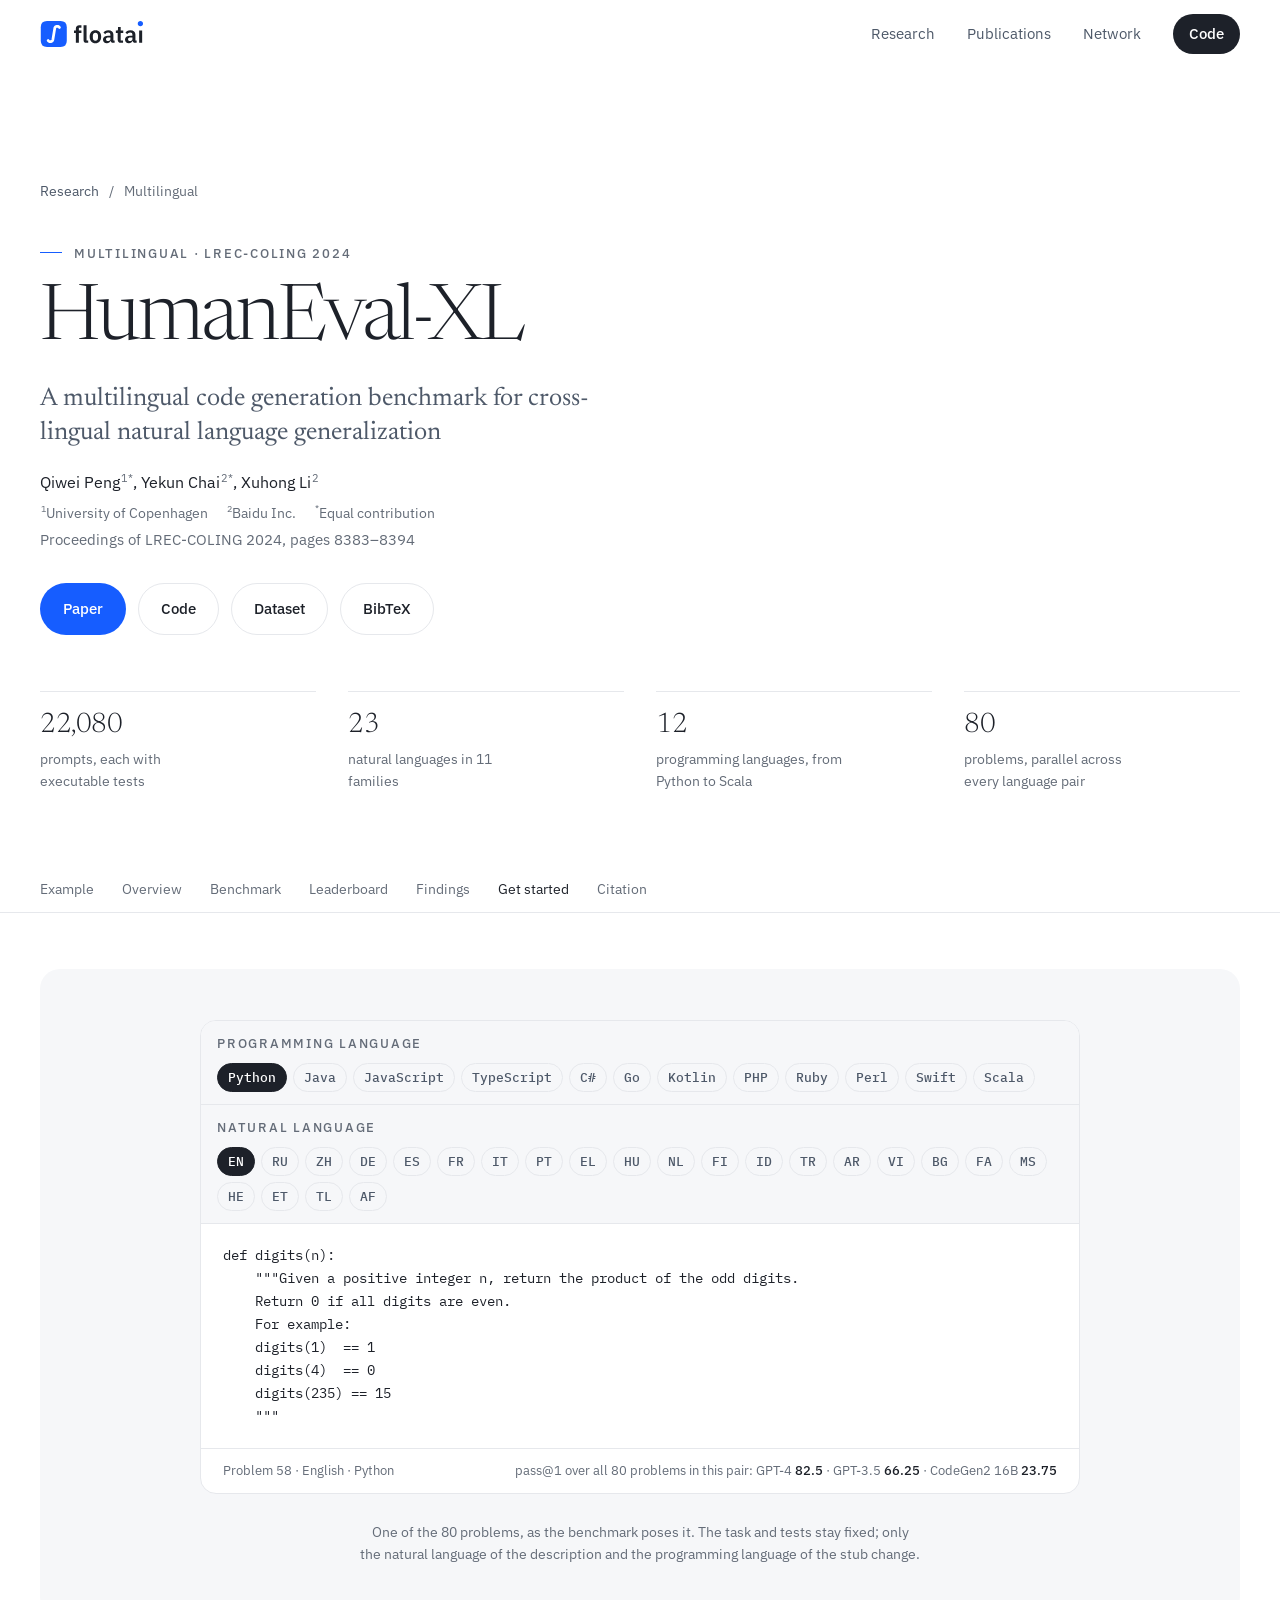
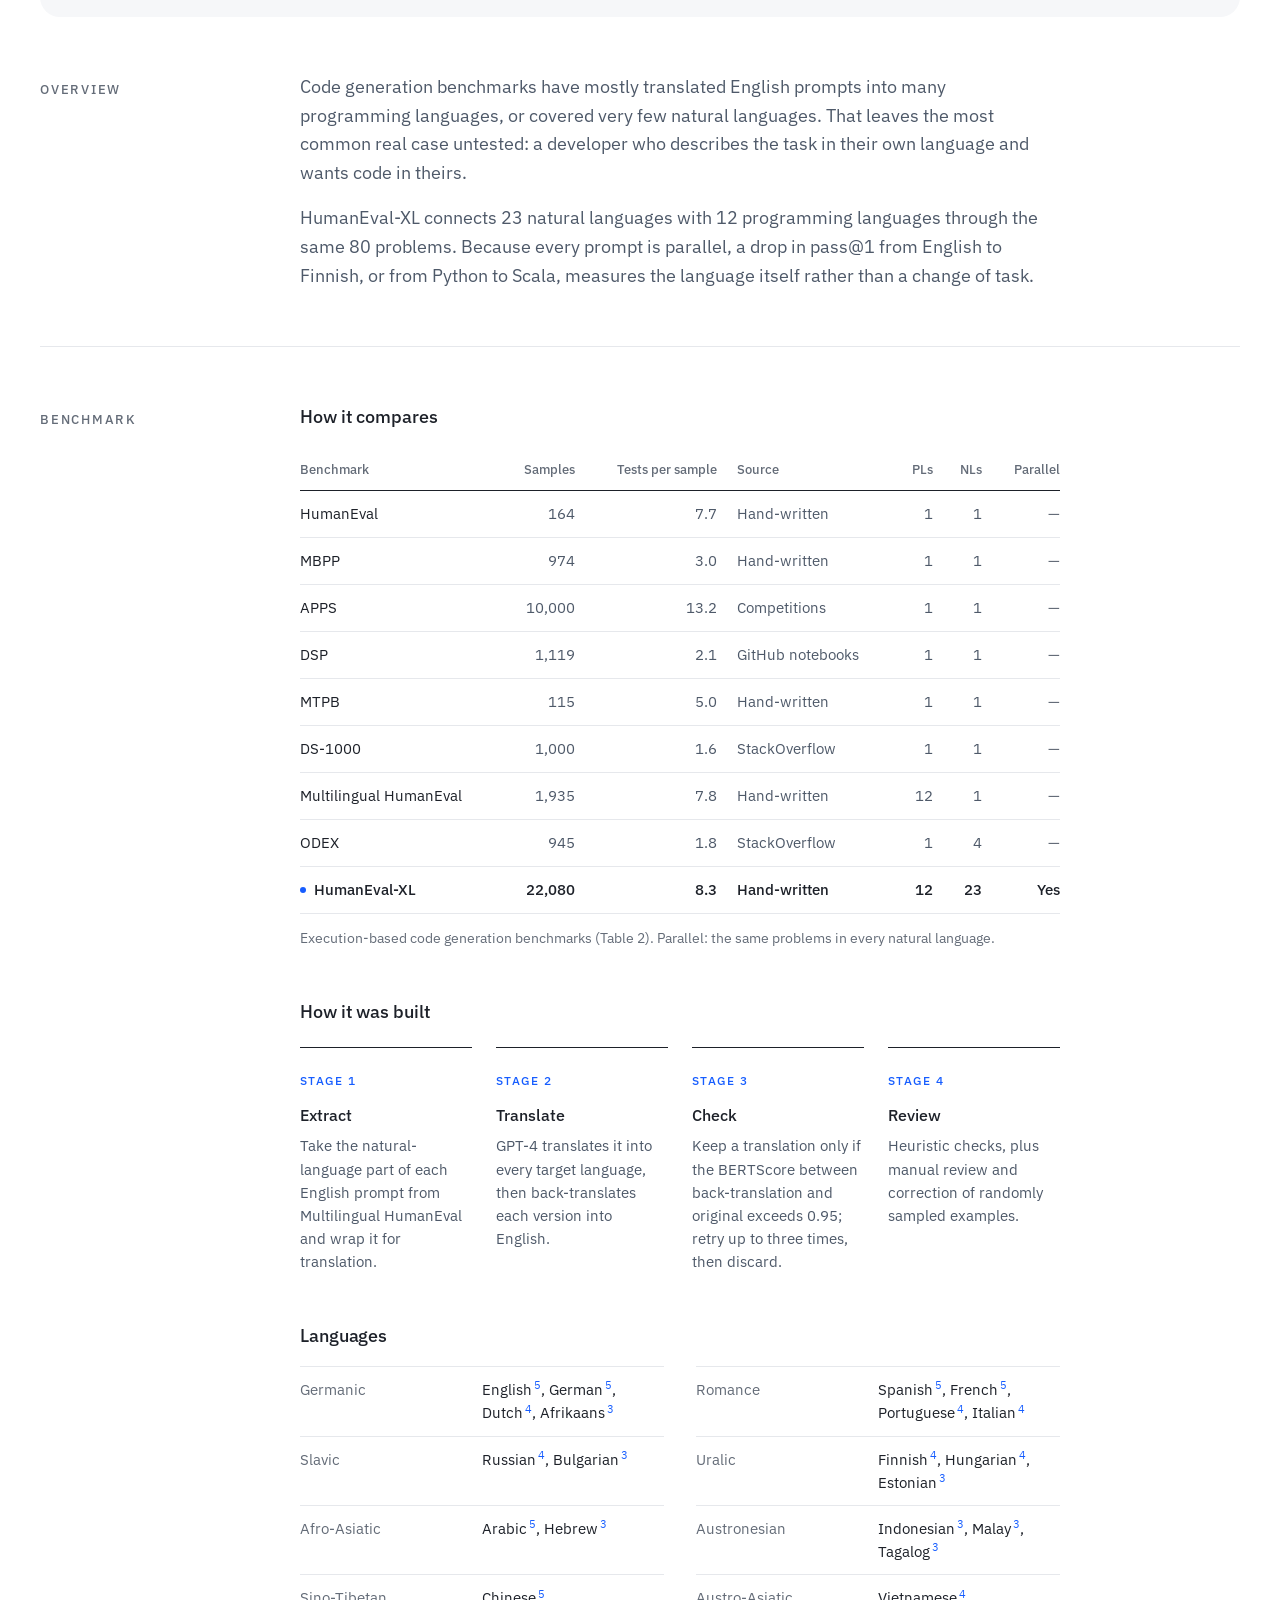
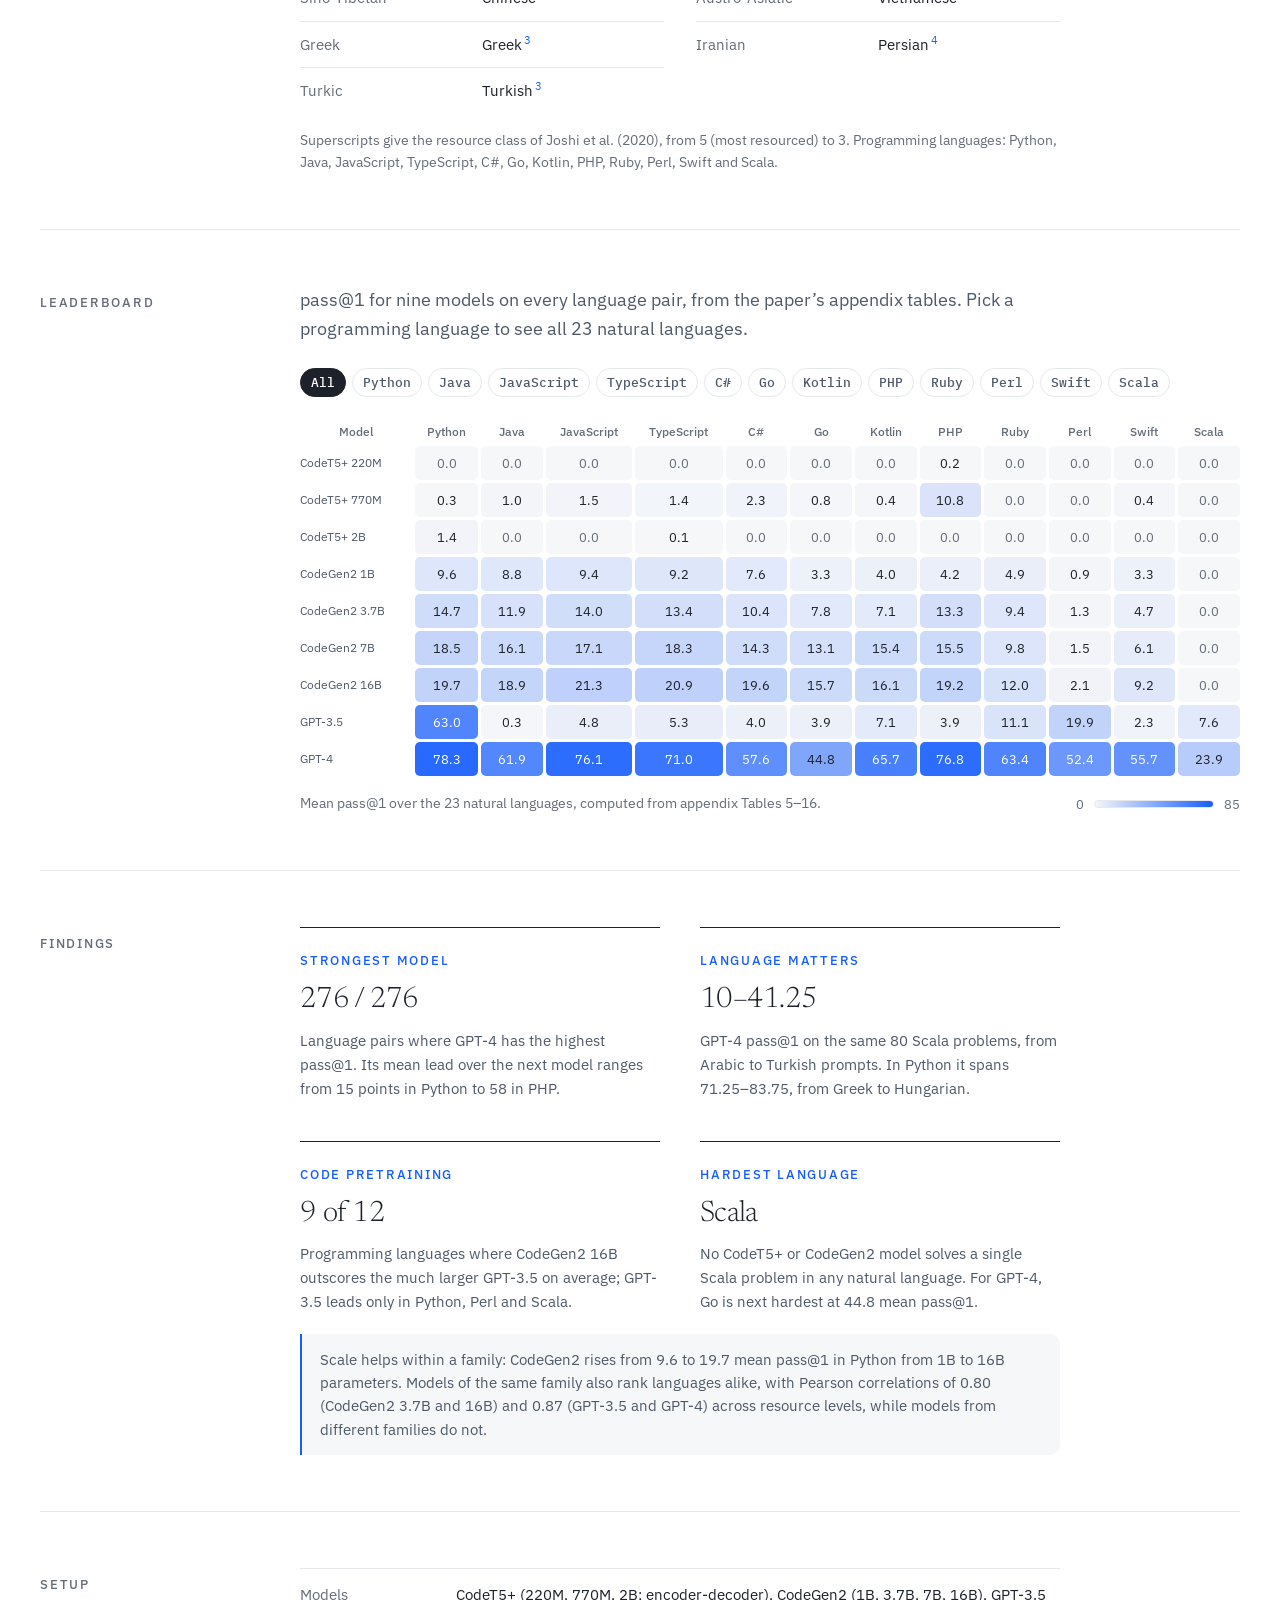
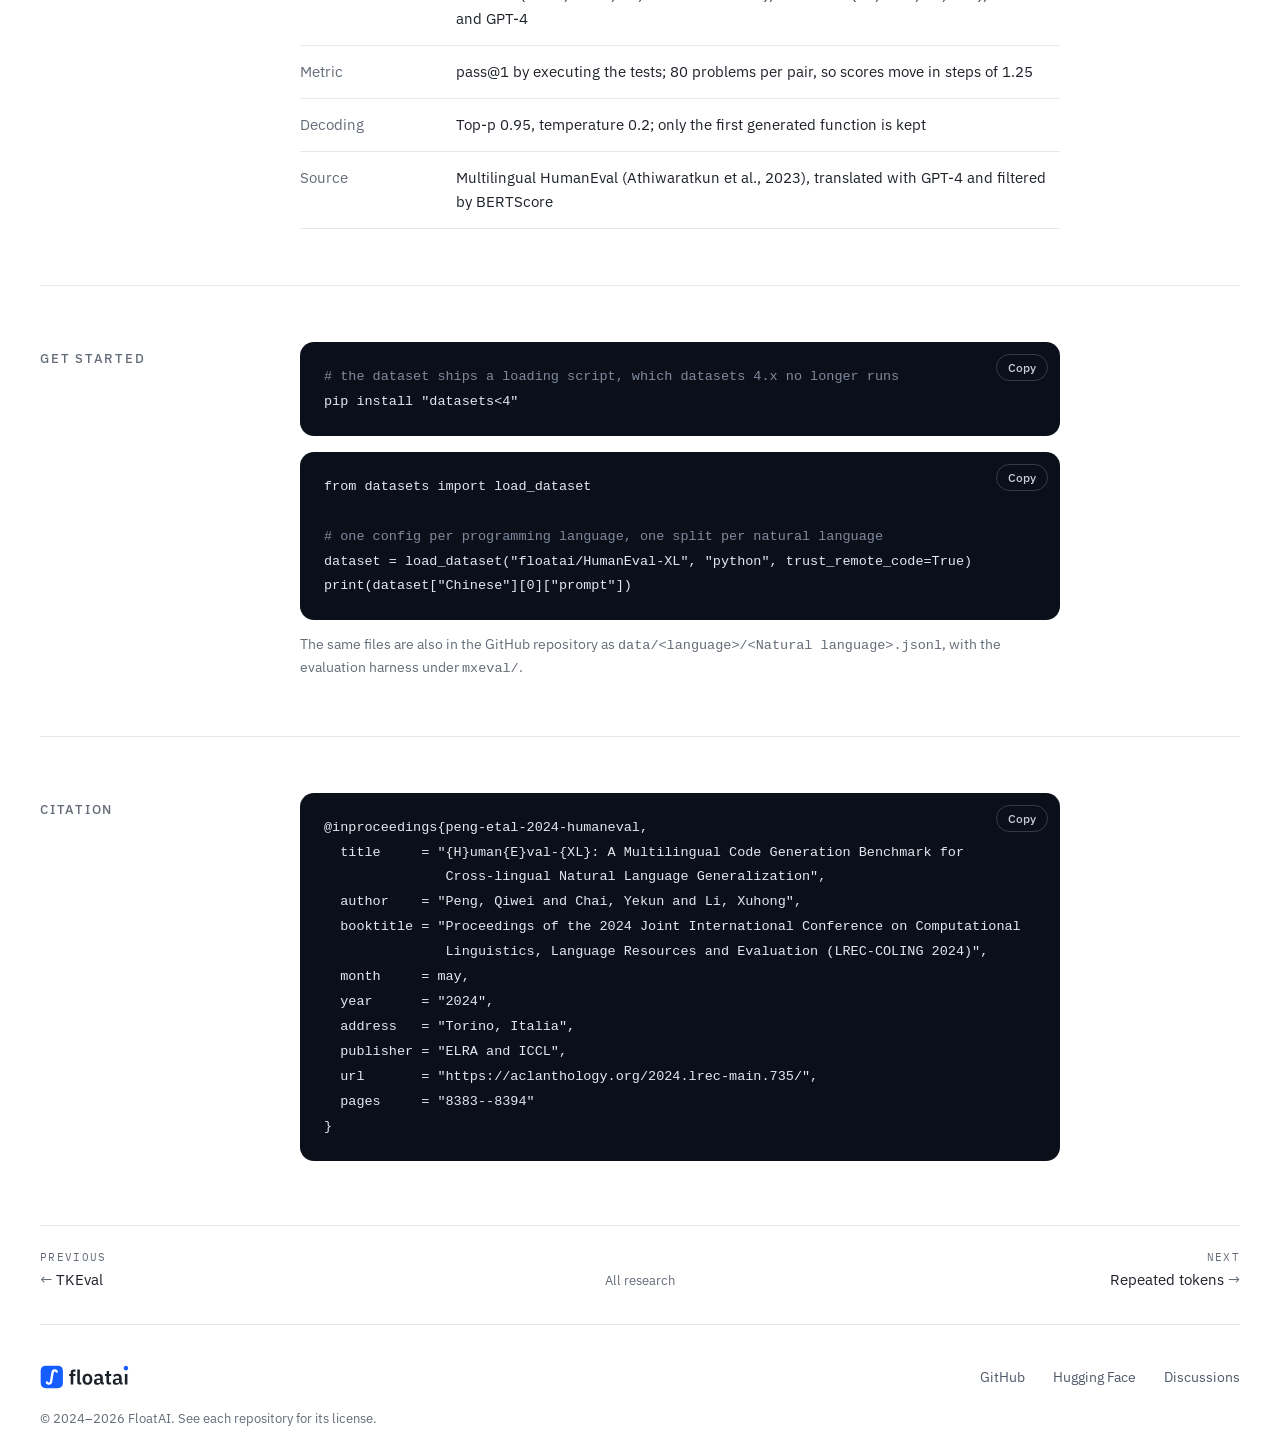
==== humaneval-xl/index.html @ 02adb7b7 "Show copyright year range from 2024" ====
<!doctype html>
<html lang="en">
<head>
  <meta charset="utf-8" />
  <meta name="viewport" content="width=device-width, initial-scale=1" />
  <title>HumanEval-XL — FloatAI</title>
  <meta name="description" content="HumanEval-XL: a multilingual code generation benchmark across 23 natural languages and 12 programming languages, with the full pass@1 leaderboard (LREC-COLING 2024)." />
  <meta name="theme-color" content="#ffffff" media="(prefers-color-scheme: light)" />
  <meta name="theme-color" content="#0c1016" media="(prefers-color-scheme: dark)" />
  <meta property="og:title" content="HumanEval-XL — FloatAI" />
  <meta property="og:description" content="A multilingual code generation benchmark for cross-lingual natural language generalization." />
  <meta property="og:type" content="article" />
  <meta property="og:site_name" content="FloatAI" />
  <meta property="og:url" content="https://floatai.github.io/humaneval-xl/" />
  <meta property="og:image" content="https://floatai.github.io/assets/img/og/humaneval-xl.png" />
  <meta property="og:image:width" content="1200" />
  <meta property="og:image:height" content="630" />
  <meta name="twitter:card" content="summary_large_image" />
  <link rel="canonical" href="https://floatai.github.io/humaneval-xl/" />
  <meta name="citation_title" content="HumanEval-XL: A Multilingual Code Generation Benchmark for Cross-lingual Natural Language Generalization" />
  <meta name="citation_author" content="Peng, Qiwei" />
  <meta name="citation_author" content="Chai, Yekun" />
  <meta name="citation_author" content="Li, Xuhong" />
  <meta name="citation_publication_date" content="2024/05" />
  <meta name="citation_conference_title" content="Proceedings of the 2024 Joint International Conference on Computational Linguistics, Language Resources and Evaluation (LREC-COLING 2024)" />
  <meta name="citation_firstpage" content="8383" />
  <meta name="citation_lastpage" content="8394" />
  <meta name="citation_pdf_url" content="https://aclanthology.org/2024.lrec-main.735.pdf" />
  <link rel="icon" href="/favicon.ico" sizes="any" />
  <link rel="icon" type="image/png" sizes="32x32" href="/favicon-32.png" />
  <link rel="apple-touch-icon" href="/apple-touch-icon.png" />
  <link rel="preconnect" href="https://fonts.googleapis.com" />
  <link rel="preconnect" href="https://fonts.gstatic.com" crossorigin />
  <link href="https://fonts.googleapis.com/css2?family=IBM+Plex+Mono:wght@400;500&family=IBM+Plex+Sans:wght@400;500;600&family=Newsreader:ital,opsz,wght@0,6..72,300;0,6..72,400;1,6..72,300&display=swap" rel="stylesheet" />
  <link rel="stylesheet" href="/assets/css/site.css?v=20261009h" />
</head>
<body>
  <header class="nav">
    <div class="wrap nav__inner">
      <a class="nav__brand" href="/" aria-label="FloatAI home">
        <picture>
          <source srcset="/assets/brand/floatai-lockup-dark.svg" media="(prefers-color-scheme: dark)" />
          <img src="/assets/brand/floatai-lockup.svg" alt="FloatAI" width="122" height="33" />
        </picture>
      </a>
      <nav class="nav__links" aria-label="Primary">
        <a href="/#research">Research</a>
        <a href="/#publications">Publications</a>
        <a href="/#network">Network</a>
        <a class="nav__cta" href="https://github.com/floatai/HumanEval-XL" target="_blank" rel="noopener">Code</a>
      </nav>
    </div>
  </header>

  <main>
    <section class="wrap page-head">
      <nav class="crumbs" aria-label="Breadcrumb"><a href="/#research">Research</a><span aria-hidden="true">/</span><span>Multilingual</span></nav>
      <p class="overline">Multilingual · LREC-COLING 2024</p>
      <h1 class="page-title">HumanEval-XL</h1>
      <p class="page-paper">A multilingual code generation benchmark for cross-lingual natural language generalization</p>
      <p class="page-authors">Qiwei Peng<sup>1*</sup>, Yekun Chai<sup>2*</sup>, Xuhong Li<sup>2</sup></p>
      <p class="page-affil"><span><sup>1</sup>University of Copenhagen</span><span><sup>2</sup>Baidu Inc.</span><span><sup>*</sup>Equal contribution</span></p>
      <p class="page-venue">Proceedings of LREC-COLING 2024, pages 8383–8394</p>
      <div class="page-actions">
        <a class="btn btn--primary" href="https://aclanthology.org/2024.lrec-main.735/" target="_blank" rel="noopener">Paper</a>
        <a class="btn btn--ghost" href="https://github.com/floatai/HumanEval-XL" target="_blank" rel="noopener">Code</a>
        <a class="btn btn--ghost" href="https://huggingface.co/datasets/floatai/HumanEval-XL" target="_blank" rel="noopener">Dataset</a>
        <a class="btn btn--ghost" href="#citation">BibTeX</a>
      </div>
      <div class="page-stats">
        <div><b>22,080</b><span>prompts, each with executable tests</span></div>
        <div><b>23</b><span>natural languages in 11 families</span></div>
        <div><b>12</b><span>programming languages, from Python to Scala</span></div>
        <div><b>80</b><span>problems, parallel across every language pair</span></div>
      </div>
    </section>

    <nav class="toc" aria-label="On this page">
      <div class="wrap toc__inner">
        <a href="#example">Example</a>
        <a href="#overview">Overview</a>
        <a href="#benchmark">Benchmark</a>
        <a href="#leaderboard">Leaderboard</a>
        <a href="#findings">Findings</a>
        <a href="#get-started">Get started</a>
        <a href="#citation">Citation</a>
      </div>
    </nav>

    <div class="wrap">
      <figure class="page-figure page-figure--ex" id="example" style="margin-top:56px">
        <div class="ex" id="ex">
          <div class="ex__bar">
            <span class="toolbar__label" id="ex-pl-l">Programming language</span>
            <div class="seg seg--mono" role="group" aria-labelledby="ex-pl-l" id="ex-pl"></div>
          </div>
          <div class="ex__bar">
            <span class="toolbar__label" id="ex-nl-l">Natural language</span>
            <div class="seg seg--mono" role="group" aria-labelledby="ex-nl-l" id="ex-nl"></div>
          </div>
          <pre class="ex__pre" id="ex-code" tabindex="0" aria-live="polite">def digits(n):
    """Given a positive integer n, return the product of the odd digits.
    Return 0 if all digits are even.
    For example:
    digits(1)  == 1
    digits(4)  == 0
    digits(235) == 15
    """</pre>
          <div class="ex__foot"><span id="ex-cap">Problem 58 · English · Python</span><span id="ex-score"></span></div>
        </div>
        <figcaption>One of the 80 problems, as the benchmark poses it. The task and tests stay fixed; only the natural language of the description and the programming language of the stub change.</figcaption>
      </figure>
    </div>

    <div class="wrap">
      <section class="block" id="overview">
        <h2 class="block__label">Overview</h2>
        <div class="block__body">
          <p>Code generation benchmarks have mostly translated English prompts into many programming languages, or covered very few natural languages. That leaves the most common real case untested: a developer who describes the task in their own language and wants code in theirs.</p>
          <p>HumanEval-XL connects 23 natural languages with 12 programming languages through the same 80 problems. Because every prompt is parallel, a drop in pass@1 from English to Finnish, or from Python to Scala, measures the language itself rather than a change of task.</p>
        </div>
      </section>

      <section class="block" id="benchmark">
        <h2 class="block__label">Benchmark</h2>
        <div class="block__body">
          <h3 class="sub" style="margin-top:0">How it compares</h3>
          <div class="tbl-scroll" style="margin-top:16px">
            <table class="tbl">
              <caption>Execution-based code generation benchmarks (Table 2). Parallel: the same problems in every natural language.</caption>
              <thead><tr><th scope="col">Benchmark</th><th scope="col">Samples</th><th scope="col">Tests per sample</th><th scope="col" class="l">Source</th><th scope="col">PLs</th><th scope="col">NLs</th><th scope="col">Parallel</th></tr></thead>
              <tbody>
                <tr><th scope="row">HumanEval</th><td>164</td><td>7.7</td><td class="l">Hand-written</td><td>1</td><td>1</td><td class="muted">—</td></tr>
                <tr><th scope="row">MBPP</th><td>974</td><td>3.0</td><td class="l">Hand-written</td><td>1</td><td>1</td><td class="muted">—</td></tr>
                <tr><th scope="row">APPS</th><td>10,000</td><td>13.2</td><td class="l">Competitions</td><td>1</td><td>1</td><td class="muted">—</td></tr>
                <tr><th scope="row">DSP</th><td>1,119</td><td>2.1</td><td class="l">GitHub notebooks</td><td>1</td><td>1</td><td class="muted">—</td></tr>
                <tr><th scope="row">MTPB</th><td>115</td><td>5.0</td><td class="l">Hand-written</td><td>1</td><td>1</td><td class="muted">—</td></tr>
                <tr><th scope="row">DS-1000</th><td>1,000</td><td>1.6</td><td class="l">StackOverflow</td><td>1</td><td>1</td><td class="muted">—</td></tr>
                <tr><th scope="row">Multilingual HumanEval</th><td>1,935</td><td>7.8</td><td class="l">Hand-written</td><td>12</td><td>1</td><td class="muted">—</td></tr>
                <tr><th scope="row">ODEX</th><td>945</td><td>1.8</td><td class="l">StackOverflow</td><td>1</td><td>4</td><td class="muted">—</td></tr>
                <tr class="is-ours"><th scope="row">HumanEval-XL</th><td>22,080</td><td>8.3</td><td class="l">Hand-written</td><td>12</td><td>23</td><td class="is-top">Yes</td></tr>
              </tbody>
            </table>
          </div>

          <h3 class="sub">How it was built</h3>
          <ol class="pipe" style="margin-top:20px">
            <li><b>Extract</b><span>Take the natural-language part of each English prompt from Multilingual HumanEval and wrap it for translation.</span></li>
            <li><b>Translate</b><span>GPT-4 translates it into every target language, then back-translates each version into English.</span></li>
            <li><b>Check</b><span>Keep a translation only if the BERTScore between back-translation and original exceeds 0.95; retry up to three times, then discard.</span></li>
            <li><b>Review</b><span>Heuristic checks, plus manual review and correction of randomly sampled examples.</span></li>
          </ol>

          <h3 class="sub">Languages</h3>
          <dl class="fams" style="margin-top:16px">
            <div><dt>Germanic</dt><dd><span>English<sup>5</sup></span>, <span>German<sup>5</sup></span>, <span>Dutch<sup>4</sup></span>, <span>Afrikaans<sup>3</sup></span></dd></div>
            <div><dt>Romance</dt><dd><span>Spanish<sup>5</sup></span>, <span>French<sup>5</sup></span>, <span>Portuguese<sup>4</sup></span>, <span>Italian<sup>4</sup></span></dd></div>
            <div><dt>Slavic</dt><dd><span>Russian<sup>4</sup></span>, <span>Bulgarian<sup>3</sup></span></dd></div>
            <div><dt>Uralic</dt><dd><span>Finnish<sup>4</sup></span>, <span>Hungarian<sup>4</sup></span>, <span>Estonian<sup>3</sup></span></dd></div>
            <div><dt>Afro-Asiatic</dt><dd><span>Arabic<sup>5</sup></span>, <span>Hebrew<sup>3</sup></span></dd></div>
            <div><dt>Austronesian</dt><dd><span>Indonesian<sup>3</sup></span>, <span>Malay<sup>3</sup></span>, <span>Tagalog<sup>3</sup></span></dd></div>
            <div><dt>Sino-Tibetan</dt><dd><span>Chinese<sup>5</sup></span></dd></div>
            <div><dt>Austro-Asiatic</dt><dd><span>Vietnamese<sup>4</sup></span></dd></div>
            <div><dt>Greek</dt><dd><span>Greek<sup>3</sup></span></dd></div>
            <div><dt>Iranian</dt><dd><span>Persian<sup>4</sup></span></dd></div>
            <div><dt>Turkic</dt><dd><span>Turkish<sup>3</sup></span></dd></div>
          </dl>
          <p class="src">Superscripts give the resource class of Joshi et al. (2020), from 5 (most resourced) to 3. Programming languages: Python, Java, JavaScript, TypeScript, C#, Go, Kotlin, PHP, Ruby, Perl, Swift and Scala.</p>
        </div>
      </section>

      <section class="block block--wide" id="leaderboard">
        <h2 class="block__label">Leaderboard</h2>
        <div class="block__body">
          <p class="lede" style="max-width:760px">pass@1 for nine models on every language pair, from the paper’s appendix tables. Pick a programming language to see all 23 natural languages.</p>
          <div class="toolbar" style="margin-top:24px">
            <div class="seg seg--mono" role="group" aria-label="Programming language" id="lb-pl"></div>
          </div>
          <div class="heat-scroll"><table class="heat" id="lb-heat"><caption class="src" style="caption-side:bottom;text-align:left;padding-top:12px">Loading results…</caption></table></div>
          <div class="toolbar" style="margin:14px 0 0"><span class="src" id="lb-note"></span><span class="legend"><span>0</span><span class="legend__ramp" aria-hidden="true"></span><span>85</span></span></div>
        </div>
      </section>

      <section class="block" id="findings">
        <h2 class="block__label">Findings</h2>
        <div class="block__body">
          <dl class="findings">
            <div>
              <dt>Strongest model</dt>
              <dd class="findings__num">276 <span>/</span> 276</dd>
              <dd>Language pairs where GPT-4 has the highest pass@1. Its mean lead over the next model ranges from 15 points in Python to 58 in PHP.</dd>
            </div>
            <div>
              <dt>Language matters</dt>
              <dd class="findings__num">10–41.25</dd>
              <dd>GPT-4 pass@1 on the same 80 Scala problems, from Arabic to Turkish prompts. In Python it spans 71.25–83.75, from Greek to Hungarian.</dd>
            </div>
            <div>
              <dt>Code pretraining</dt>
              <dd class="findings__num">9 <span>of</span> 12</dd>
              <dd>Programming languages where CodeGen2 16B outscores the much larger GPT-3.5 on average; GPT-3.5 leads only in Python, Perl and Scala.</dd>
            </div>
            <div>
              <dt>Hardest language</dt>
              <dd class="findings__num">Scala</dd>
              <dd>No CodeT5+ or CodeGen2 model solves a single Scala problem in any natural language. For GPT-4, Go is next hardest at 44.8 mean pass@1.</dd>
            </div>
          </dl>
          <p class="note">Scale helps within a family: CodeGen2 rises from 9.6 to 19.7 mean pass@1 in Python from 1B to 16B parameters. Models of the same family also rank languages alike, with Pearson correlations of 0.80 (CodeGen2 3.7B and 16B) and 0.87 (GPT-3.5 and GPT-4) across resource levels, while models from different families do not.</p>
        </div>
      </section>

      <section class="block" id="setup">
        <h2 class="block__label">Setup</h2>
        <div class="block__body">
          <dl class="facts">
            <div><dt>Models</dt><dd>CodeT5+ (220M, 770M, 2B; encoder-decoder), CodeGen2 (1B, 3.7B, 7B, 16B), GPT-3.5 and GPT-4</dd></div>
            <div><dt>Metric</dt><dd>pass@1 by executing the tests; 80 problems per pair, so scores move in steps of 1.25</dd></div>
            <div><dt>Decoding</dt><dd>Top-p 0.95, temperature 0.2; only the first generated function is kept</dd></div>
            <div><dt>Source</dt><dd>Multilingual HumanEval (Athiwaratkun et al., 2023), translated with GPT-4 and filtered by BERTScore</dd></div>
          </dl>
        </div>
      </section>

      <section class="block" id="get-started">
        <h2 class="block__label">Get started</h2>
        <div class="block__body">
          <pre class="code"><code><span class="c"># the dataset ships a loading script, which datasets 4.x no longer runs</span>
pip install "datasets&lt;4"</code></pre>
          <pre class="code"><code>from datasets import load_dataset

<span class="c"># one config per programming language, one split per natural language</span>
dataset = load_dataset("floatai/HumanEval-XL", "python", trust_remote_code=True)
print(dataset["Chinese"][0]["prompt"])</code></pre>
          <p class="src">The same files are also in the GitHub repository as <code>data/&lt;language&gt;/&lt;Natural language&gt;.jsonl</code>, with the evaluation harness under <code>mxeval/</code>.</p>
        </div>
      </section>

      <section class="block" id="citation">
        <h2 class="block__label">Citation</h2>
        <div class="block__body">
          <pre class="code"><code>@inproceedings{peng-etal-2024-humaneval,
  title     = "{H}uman{E}val-{XL}: A Multilingual Code Generation Benchmark for
               Cross-lingual Natural Language Generalization",
  author    = "Peng, Qiwei and Chai, Yekun and Li, Xuhong",
  booktitle = "Proceedings of the 2024 Joint International Conference on Computational
               Linguistics, Language Resources and Evaluation (LREC-COLING 2024)",
  month     = may,
  year      = "2024",
  address   = "Torino, Italia",
  publisher = "ELRA and ICCL",
  url       = "https://aclanthology.org/2024.lrec-main.735/",
  pages     = "8383--8394"
}</code></pre>
        </div>
      </section>

    </div>
    <nav class="wrap pager" aria-label="More research">
      <a class="pager__prev" href="/tkeval/"><small>Previous</small><span>TKEval</span></a>
      <a class="pager__all" href="/#research">All research</a>
      <a class="pager__next" href="/repeated-tokens/"><small>Next</small><span>Repeated tokens</span></a>
    </nav>
  </main>


  <footer class="footer footer--page">
    <div class="wrap">
      <div class="footer__inner">
        <div class="footer__brand">
          <picture>
            <source srcset="/assets/brand/floatai-lockup-dark.svg" media="(prefers-color-scheme: dark)" />
            <img src="/assets/brand/floatai-lockup.svg" alt="FloatAI" width="104" height="28" />
          </picture>
        </div>
        <nav class="footer__links" aria-label="Footer">
          <a href="https://github.com/floatai" target="_blank" rel="noopener">GitHub</a>
          <a href="https://huggingface.co/floatai" target="_blank" rel="noopener">Hugging Face</a>
          <a href="https://github.com/orgs/floatai/discussions" target="_blank" rel="noopener">Discussions</a>
        </nav>
      </div>
      <p class="footer__note">© 2024–<span id="year">2026</span> FloatAI. See each repository for its license.</p>
    </div>
  </footer>

  <script src="/assets/js/site.js?v=20261009h" defer></script>
  <script src="/humaneval-xl/page.js?v=20261009h" defer></script>
</body>
</html>
---- assets/css/site.css ----
:root {
  --blue: #165dff;
  --blue-2: #4080ff;
  --blue-soft: #edf3ff;
  --ink: #1d2129;
  --ink-2: #4e5969;
  --ink-3: #646c78;
  --line: #e6e8ec;
  --line-soft: #eef0f3;
  --bg: #ffffff;
  --bg-tint: #f6f7f9;
  --card: #ffffff;
  --dark: #0a0f1a;
  --radius: 20px;
  --sans: "IBM Plex Sans", system-ui, -apple-system, "Segoe UI", sans-serif;
  --serif: "Newsreader", Georgia, serif;
  --mono: "IBM Plex Mono", ui-monospace, Menlo, monospace;
  --han: "Noto Serif SC", "Songti SC", serif;
  --ease: cubic-bezier(.2, .7, .2, 1);
  color-scheme: light dark;
}

@media (prefers-color-scheme: dark) {
  :root {
    --blue: #4c89ff;
    --blue-soft: rgba(76, 137, 255, 0.12);
    --ink: #eceff4;
    --ink-2: #a8b0bc;
    --ink-3: #808a98;
    --line: #222936;
    --line-soft: #1a202b;
    --bg: #0c1016;
    --bg-tint: #121924;
    --card: #18202c;
    --dark: #0b1428;
  }
}

:focus-visible { outline: 2px solid var(--blue); outline-offset: 3px; border-radius: 6px; }
.section--dark :focus-visible { outline-color: #fff; }

* { box-sizing: border-box; }
html { scroll-behavior: smooth; scroll-padding-top: 72px; }
body {
  margin: 0;
  font-family: var(--sans);
  font-size: 17px;
  line-height: 1.6;
  color: var(--ink);
  background: var(--bg);
  -webkit-font-smoothing: antialiased;
  text-rendering: optimizeLegibility;
}
a { color: inherit; text-decoration: none; }
img { display: block; }
h1, h2, h3 { margin: 0; font-weight: 500; }
p, figure { margin: 0; }
::selection { background: var(--blue); color: #fff; }

.wrap { width: min(1200px, 100% - 64px); margin-inline: auto; }

/* Type primitives */
.overline {
  display: flex; align-items: center; gap: 12px;
  font-size: 12.5px; font-weight: 500; letter-spacing: .14em; text-transform: uppercase; color: var(--ink-3);
}
.overline::before { content: ""; width: 22px; height: 1px; background: var(--blue); }
.overline--light { color: #8d98aa; }

/* Nav */
.nav {
  position: sticky; top: 0; z-index: 20;
  background: color-mix(in srgb, var(--bg) 80%, transparent);
  backdrop-filter: saturate(1.5) blur(16px);
  -webkit-backdrop-filter: saturate(1.5) blur(16px);
  border-bottom: 1px solid transparent;
  transition: border-color .3s;
}
.nav.is-scrolled { border-bottom-color: var(--line); }
.nav__inner { display: flex; align-items: center; justify-content: space-between; height: 68px; }
.nav__brand img { height: 28px; width: auto; }
.nav__links { display: flex; align-items: center; gap: 32px; font-size: 14.5px; color: var(--ink-2); }
.nav__links > a:not(.nav__cta) { position: relative; padding: 4px 0; transition: color .2s; }
.nav__links > a:not(.nav__cta)::after {
  content: ""; position: absolute; left: 0; right: 0; bottom: -2px; height: 1px; background: var(--ink);
  transform: scaleX(0); transform-origin: left; transition: transform .3s var(--ease);
}
.nav__links > a:not(.nav__cta):hover { color: var(--ink); }
.nav__links > a:not(.nav__cta):hover::after { transform: scaleX(1); }
.nav__cta {
  display: inline-flex; align-items: center; gap: 8px;
  padding: 8px 16px; border-radius: 999px; background: var(--ink); color: var(--bg) !important; font-weight: 500;
  transition: opacity .2s;
}
.nav__cta:hover { opacity: .85; }

/* Buttons */
.btn {
  display: inline-flex; align-items: center; gap: 8px;
  padding: 13px 22px; border-radius: 999px; font-size: 15px; font-weight: 500;
  border: 1px solid transparent; white-space: nowrap; cursor: pointer;
  transition: background .2s, color .2s, border-color .2s, gap .25s var(--ease);
}
.btn--primary { background: var(--blue); color: #fff; }
.btn--primary:hover { background: #0e46e0; }
.btn--text { padding-inline: 4px; color: var(--ink); }
.btn--text:hover, .btn--text-light:hover { gap: 12px; }
.btn--light { background: #fff; color: var(--dark); }
.btn--light:hover { background: #dfe6f2; }
.btn--text-light { padding-inline: 4px; color: #fff; }

/* Hero */
.hero { position: relative; overflow: hidden; padding: clamp(96px, 14vh, 152px) 0 96px; }
.hero__canvas { position: absolute; inset: 0; width: 100%; height: 100%; }
.hero::after {
  content: ""; position: absolute; inset: 0; pointer-events: none;
  background:
    linear-gradient(90deg, var(--bg) 0%, color-mix(in srgb, var(--bg) 92%, transparent) 40%, transparent 72%),
    linear-gradient(0deg, var(--bg) 0%, transparent 22%);
}
.hero__inner { position: relative; z-index: 1; }
.hero__title {
  margin-top: 32px; max-width: 18ch; text-wrap: balance;
  font-family: var(--serif); font-weight: 300;
  font-size: clamp(46px, 6.2vw, 88px); line-height: 1; letter-spacing: -0.035em;
}
.hero__title em { color: var(--blue); font-style: italic; font-weight: 300; }
.hero__lede { margin-top: 36px; max-width: 54ch; font-size: 19px; line-height: 1.6; color: var(--ink-2); }
.hero__actions { margin-top: 40px; display: flex; align-items: center; gap: 20px; flex-wrap: wrap; }

/* Sections */
.section { padding: clamp(88px, 10vw, 136px) 0; }
.section--tint { background: var(--bg-tint); }
.section__head { max-width: 760px; margin-bottom: 64px; }
.section__head--row { max-width: none; display: flex; align-items: end; justify-content: space-between; gap: 24px; }
.section h2 {
  margin-top: 20px; font-family: var(--serif); font-weight: 300;
  font-size: clamp(36px, 4.4vw, 58px); line-height: 1.06; letter-spacing: -0.025em;
}

/* Facts and findings */
.facts { margin: 36px 0 0; }
.facts div { display: grid; grid-template-columns: 120px 1fr; gap: 16px; padding: 14px 0; border-top: 1px solid var(--line); font-size: 15px; }
.facts div:last-child { border-bottom: 1px solid var(--line); }
.facts dt { color: var(--ink-3); }
.facts dd { margin: 0; color: var(--ink); }
.findings { margin: 36px 0 0; display: grid; grid-template-columns: repeat(3, minmax(0, 1fr)); gap: 0 40px; }
.findings > div { padding-top: 22px; border-top: 1px solid var(--ink); }
.findings dt { font-size: 12.5px; font-weight: 500; letter-spacing: .14em; text-transform: uppercase; color: var(--blue); }
.findings dd { margin: 0; }
.findings dd:last-child { margin-top: 12px; color: var(--ink-2); font-size: 15px; max-width: 40ch; }
.findings__num { margin-top: 14px !important; font-family: var(--serif); font-weight: 300; font-size: clamp(26px, 2.3vw, 32px); line-height: 1.1; letter-spacing: -0.025em; color: var(--ink); white-space: nowrap; }
/* Board */
.b-line { stroke: var(--ink-3); stroke-width: 1; opacity: .55; fill: none; }
.b-frame { stroke: var(--ink-2); stroke-width: 1.4; fill: none; }
.b-river { font-family: var(--han); font-size: 20px; fill: var(--ink-3); opacity: .7; letter-spacing: .5em; }
.b-piece circle { fill: var(--card); stroke-width: 1.5; }
.b-piece text { font-family: var(--han); font-size: 21px; font-weight: 500; }
.b-piece--red circle { stroke: var(--blue); }
.b-piece--red text { fill: var(--blue); }
.b-piece--black circle { stroke: var(--ink); }
.b-piece--black text { fill: var(--ink); }
.b-ghost { fill: none; stroke: var(--blue); stroke-width: 1.4; stroke-dasharray: 4 4; }
.b-move { stroke: var(--blue); stroke-width: 2; fill: none; }
.b-cover { stroke: var(--blue); stroke-width: 1.6; }
.b-ring { fill: none; stroke: var(--blue); stroke-width: 1.2; transform-box: fill-box; transform-origin: center; animation: ring 2.6s var(--ease) 4; }
.b-tag { font-family: var(--mono); font-size: 12px; fill: var(--blue); }
@keyframes ring { 0% { transform: scale(1); opacity: .9; } 80%, 100% { transform: scale(1.7); opacity: 0; } }

/* Themes */
.themes { display: grid; grid-template-columns: repeat(2, minmax(0, 1fr)); gap: 72px 40px; }
.theme { display: flex; flex-direction: column; position: relative; }
.theme__meta { display: flex; justify-content: space-between; align-items: baseline; gap: 16px; margin-bottom: 12px; }
.theme__topic { font-size: 12px; font-weight: 500; letter-spacing: .12em; text-transform: uppercase; color: var(--ink-2); }
.theme__venue { font-size: 13px; color: var(--ink-3); text-align: right; }
.theme p.theme__meta { margin-top: 0; max-width: none; flex: none; }
.theme__title::after { content: ""; position: absolute; inset: 0; border-radius: var(--radius); }
.theme__title:focus-visible { outline: none; }
.theme__title:focus-visible::after { outline: 2px solid var(--blue); outline-offset: 6px; }
.theme:hover .theme__link { gap: 10px; }
.theme__art {
  aspect-ratio: 16 / 8; display: grid; place-items: center; border-radius: var(--radius);
  background: var(--card); margin-bottom: 28px; padding: 20px;
  transition: transform .5s var(--ease);
}
.theme:hover .theme__art { transform: translateY(-4px); }
.theme__art svg { width: 100%; max-width: 330px; height: auto; max-height: 100%; }
.theme h3 { font-size: 21px; font-weight: 500; letter-spacing: -0.01em; }
.theme p { margin-top: 12px; color: var(--ink-2); font-size: 16px; flex: 1; max-width: 52ch; }
.theme__link { margin-top: 20px; display: inline-flex; gap: 6px; font-size: 14.5px; font-weight: 500; color: var(--blue); transition: gap .25s var(--ease); align-self: flex-start; }
.theme__link:hover { gap: 10px; }

.f-card { fill: var(--card); } .f-soft { fill: var(--blue-soft); } .f-accent { fill: var(--blue); } .f-ink { fill: var(--ink-2); }
.s-ink { stroke: var(--ink-2); } .s-accent { stroke: var(--blue); } .s-line { stroke: var(--ink-3); opacity: .3; }
.t-label { font-family: var(--sans); font-size: 13px; fill: var(--ink); }
.t-mono { font-family: var(--mono); font-size: 13px; fill: var(--ink-2); }
.t-mono-lg { font-family: var(--mono); font-size: 22px; fill: var(--ink); }
.t-accent { fill: var(--blue); }
.t-muted { fill: var(--ink-3); }


/* Publications */
.pubx__head, .pubx a { display: grid; grid-template-columns: 92px 120px minmax(0, 1fr) 170px; gap: 20px; align-items: baseline; }
.pubx__head { padding-bottom: 10px; font: 10.5px var(--mono); letter-spacing: .12em; text-transform: uppercase; color: var(--ink-3); }
.pubx__head span:last-child, .pubx__venue { text-align: right; }
.pubx { list-style: none; margin: 0; padding: 0; border-bottom: 1px solid var(--line); }
.pubx li { border-top: 1px solid var(--line); }
.pubx a { padding: 15px 0; font-size: 13.5px; color: var(--ink-3); }
.pubx time { font-variant-numeric: tabular-nums; }
.pubx__cat { color: var(--ink-2); }
.pubx__title { font-family: var(--serif); font-size: 17.5px; line-height: 1.4; color: var(--ink); transition: color .15s; }
.pubx a:hover .pubx__title { color: var(--blue); }
.pubx__title::after { content: "\2009→"; font: 13px var(--sans); color: var(--blue); }
.pubx a[target] .pubx__title::after { content: "\2009↗"; color: var(--ink-3); }

/* Project pages */
.crumbs { display: flex; align-items: center; gap: 10px; font-size: 13.5px; color: var(--ink-3); }
.crumbs a { color: var(--ink-2); }
.crumbs a:hover { color: var(--ink); }
.page-head { padding: clamp(64px, 9vw, 112px) 0 clamp(48px, 6vw, 72px); }
.page-head .overline { margin-top: 40px; }
.page-title { margin-top: 20px; font-family: var(--serif); font-weight: 300; font-size: clamp(44px, 6vw, 84px); line-height: 1; letter-spacing: -0.035em; max-width: 16ch; text-wrap: balance; }
.page-paper { margin-top: 24px; font-family: var(--serif); font-size: clamp(20px, 2vw, 26px); line-height: 1.3; color: var(--ink-2); max-width: 44ch; }
.page-authors { margin-top: 20px; font-size: 16px; color: var(--ink); }
.page-venue { margin-top: 4px; font-size: 14.5px; color: var(--ink-3); }
.page-actions { margin-top: 32px; display: flex; flex-wrap: wrap; gap: 12px; }
.btn--ghost { border-color: var(--line); color: var(--ink); }
.btn--ghost:hover { border-color: var(--ink-3); }

.page-figure { background: var(--bg-tint); border-radius: var(--radius); padding: clamp(32px, 5vw, 72px); display: grid; place-items: center; }
.page-figure svg { width: 100%; max-width: 560px; height: auto; display: block; }
.page-figure--board svg { max-width: 420px; }
.page-figure figcaption { margin-top: 28px; max-width: 560px; font-size: 13.5px; color: var(--ink-3); text-align: center; }

.block { display: grid; grid-template-columns: 220px minmax(0, 1fr); gap: 40px; padding: 56px 0; border-top: 1px solid var(--line); }
.block:first-child { border-top: 0; }
.block__label { font-size: 12.5px; font-weight: 500; letter-spacing: .14em; text-transform: uppercase; color: var(--ink-3); padding-top: 6px; }
.block__body { max-width: 760px; }
.block__body > p { font-size: 18px; color: var(--ink-2); }
.block__body > p + p { margin-top: 16px; }
.block__body .findings { margin-top: 0; grid-template-columns: repeat(2, minmax(0, 1fr)); gap: 40px; }
.block__body .facts { margin-top: 0; }
.block__body .facts div { grid-template-columns: 140px 1fr; }
.questions { list-style: none; margin: 0; padding: 0; counter-reset: q; }
.questions li { counter-increment: q; display: grid; grid-template-columns: 40px 1fr; padding: 18px 0; border-top: 1px solid var(--line); }
.questions li:last-child { border-bottom: 1px solid var(--line); }
.questions li::before { content: counter(q, decimal-leading-zero); font-family: var(--serif); font-size: 18px; color: var(--blue); }
.questions b { display: block; font-weight: 500; }
.questions span { color: var(--ink-2); font-size: 15.5px; }

/* XiangqiBench: shared controls */
.block__body--wide { max-width: 940px; }
.block__body > .block__lead { margin-bottom: 32px; font-size: 17px; max-width: 64ch; }
.sr-only { position: absolute; width: 1px; height: 1px; overflow: hidden; clip: rect(0 0 0 0); white-space: nowrap; }
.switch { display: inline-flex; padding: 3px; border-radius: 999px; background: var(--bg-tint); border: 1px solid var(--line); }
.switch__btn { appearance: none; border: 0; background: transparent; color: var(--ink-2); font: 500 13.5px var(--sans); padding: 7px 16px; border-radius: 999px; cursor: pointer; transition: background .25s var(--ease), color .25s var(--ease); }
.switch__btn:hover { color: var(--ink); }
.switch__btn[aria-pressed="true"] { background: var(--card); color: var(--ink); box-shadow: 0 1px 2px rgba(16, 24, 40, .08), 0 0 0 1px var(--line); }
.lbx__bar { display: flex; align-items: center; justify-content: space-between; gap: 16px 24px; flex-wrap: wrap; margin-bottom: 18px; }

/* Leaderboard */
.lb-scroll, .hm-scroll { overflow-x: auto; -webkit-overflow-scrolling: touch; }
.lb { width: 100%; min-width: 560px; border-collapse: collapse; font-size: 15px; font-variant-numeric: tabular-nums; }
.lb caption { caption-side: bottom; padding-top: 14px; text-align: left; font-size: 13.5px; color: var(--ink-3); }
.lb th, .lb td { padding: 10px 0 10px 16px; text-align: right; }
.lb thead th { font-size: 12.5px; font-weight: 500; color: var(--ink-3); border-bottom: 1px solid var(--ink); }
.lb th:first-child { padding-left: 0; text-align: left; }
.lb tbody th { font-weight: 400; white-space: nowrap; }
.lb tbody tr { border-bottom: 1px solid var(--line); }
.lb td { color: var(--ink-2); }
.lb td.lb__top { color: var(--blue); font-weight: 500; }

.lbx__legend { display: flex; align-items: center; gap: 8px; font-size: 13px; color: var(--ink-3); }
.key { display: inline-block; width: 18px; height: 6px; border-radius: 3px; margin-left: 10px; }
.key--p3 { background: color-mix(in srgb, var(--blue) 22%, transparent); }
.key--h3 { background: var(--blue); }
.lbx { width: 100%; min-width: 660px; border-collapse: collapse; font-variant-numeric: tabular-nums; }
.lbx th, .lbx td { padding: 0 0 0 20px; height: 62px; text-align: right; vertical-align: middle; }
.lbx th:first-child, .lbx td:first-child { padding-left: 0; }
.lbx thead th { height: auto; padding-bottom: 12px; font-size: 12px; font-weight: 500; letter-spacing: .12em; text-transform: uppercase; color: var(--ink-3); border-bottom: 1px solid var(--ink); white-space: nowrap; }
.lbx thead th.lbx__num, .lbx thead th.lbx__p1 { text-transform: none; letter-spacing: .02em; font-size: 13px; }
.lbx tbody tr { border-bottom: 1px solid var(--line); transition: background .2s var(--ease); }
.lbx tbody tr:hover { background: var(--bg-tint); }
.lbx__rank { width: 44px; text-align: left !important; font-family: var(--serif); font-weight: 300; font-size: 26px; line-height: 1; color: var(--ink-3); }
.lbx thead .lbx__rank { font-family: var(--sans); font-size: 12px; }
.lbx__model { text-align: left !important; padding-left: 8px !important; }
.lbx tbody .lbx__model { font-weight: 400; }
.lbx__name { display: block; font-size: 16.5px; font-weight: 500; color: var(--ink); letter-spacing: -0.005em; white-space: nowrap; }
.lbx__org { display: block; margin-top: 2px; font-size: 13px; color: var(--ink-3); white-space: nowrap; }
.lbx__p1 { width: 34%; }
.lbx__cell { display: flex; align-items: center; gap: 14px; }
.lbx__track { flex: 1; height: 8px; border-radius: 4px; background: var(--line-soft); overflow: hidden; }
.lbx__fill { display: block; height: 100%; border-radius: 4px; background: var(--ink-3); transform-origin: left; animation: grow .9s var(--ease) both; }
.lbx__val { min-width: 3.4ch; font-family: var(--serif); font-size: 24px; font-weight: 400; letter-spacing: -0.02em; color: var(--ink); }
.lbx__num { width: 72px; font-size: 15.5px; color: var(--ink-2); }
.lbx__num.is-best, .lbx__val.is-best { color: var(--blue); }
.lbx__rel { width: 22%; }
.rel { position: relative; flex: 1; height: 8px; border-radius: 4px; background: var(--line-soft); overflow: hidden; }
.rel__p3, .rel__h3 { position: absolute; inset: 0 auto 0 0; border-radius: 4px; transform-origin: left; animation: grow .9s var(--ease) both; }
.rel__p3 { background: color-mix(in srgb, var(--blue) 22%, transparent); }
.rel__h3 { background: var(--blue); animation-delay: .15s; }
.rel__txt { min-width: 4.2ch; font-family: var(--mono); font-size: 12px; color: var(--ink-3); }
.lbx tr.is-top .lbx__rank { color: var(--blue); }
.lbx tr.is-top .lbx__fill { background: var(--blue); }
.lbx tr.is-zero .lbx__name, .lbx tr.is-zero .lbx__val { color: var(--ink-3); }
@keyframes grow { from { transform: scaleX(0); } to { transform: scaleX(1); } }
.block__body > .lb-note { margin-top: 20px; font-size: 14.5px; color: var(--ink-3); }
.lb-note a { color: var(--blue); }

/* Per-position heatmap */
.hm { display: block; width: 100%; min-width: 640px; height: auto; }
.hm .w0 { fill: var(--line-soft); }
.hm .w1 { fill: color-mix(in srgb, var(--blue) 30%, var(--bg)); }
.hm .w2 { fill: color-mix(in srgb, var(--blue) 62%, var(--bg)); }
.hm .w3 { fill: var(--blue); }
.hm__label { font: 400 12px var(--sans); fill: var(--ink-2); }
.hm__tick { font: 500 11.5px var(--mono); fill: var(--ink-2); }
.hm__axis { font: 400 11.5px var(--sans); fill: var(--ink-3); }
.hm__span { stroke: var(--ink-3); stroke-width: 1; }
.hm__col { fill: none; stroke: var(--ink); stroke-width: 1; pointer-events: none; }
.hm__row { fill: none; stroke: var(--ink-3); stroke-width: .8; stroke-dasharray: 2 2; pointer-events: none; }
.hm__replay { cursor: pointer; fill: var(--ink-2); }
.hm__replay:hover, .hm__replay:focus-visible { fill: var(--blue); outline: none; }
.hm__legend { display: flex; align-items: center; gap: 12px; font-size: 13px; color: var(--ink-3); }
.hm__key { display: inline-flex; align-items: center; gap: 5px; font-family: var(--mono); font-size: 12px; }
.hm__key i { display: inline-block; width: 12px; height: 12px; border-radius: 2px; }
.hm__key .w0 { background: var(--line-soft); box-shadow: inset 0 0 0 1px var(--line); }
.hm__key .w1 { background: color-mix(in srgb, var(--blue) 30%, var(--bg)); }
.hm__key .w2 { background: color-mix(in srgb, var(--blue) 62%, var(--bg)); }
.hm__key .w3 { background: var(--blue); }
.hm__readout { margin-top: 14px !important; min-height: 3em; font-size: 14.5px !important; color: var(--ink-2); }

/* Replays */
.rp:focus { outline: none; }
.rp__tabs { display: grid; grid-template-columns: repeat(4, minmax(0, 1fr)); gap: 0; border-top: 1px solid var(--line); }
.rp__tab { appearance: none; background: none; border: 0; border-top: 2px solid transparent; margin-top: -1px; padding: 16px 16px 16px 0; text-align: left; cursor: pointer; color: var(--ink-2); font: inherit; transition: color .2s var(--ease), border-color .2s var(--ease); }
.rp__tab:hover { color: var(--ink); }
.rp__tab[aria-selected="true"] { border-top-color: var(--blue); color: var(--ink); }
.rp__tablabel { display: block; font: 500 11.5px var(--mono); letter-spacing: .04em; color: var(--ink-3); }
.rp__tab[aria-selected="true"] .rp__tablabel { color: var(--blue); }
.rp__tabtitle { display: block; margin-top: 6px; font-family: var(--serif); font-size: 18px; line-height: 1.25; }
.block__body .rp__note, .rp__note { margin-top: 8px; font-size: 15.5px; color: var(--ink-2); max-width: 70ch; }
.rp__trials { display: flex; flex-wrap: wrap; gap: 8px; margin-top: 20px; }
.rp__trial { appearance: none; display: inline-flex; align-items: baseline; gap: 10px; padding: 8px 14px; border-radius: 999px; border: 1px solid var(--line); background: var(--card); color: var(--ink-2); font: 400 13.5px var(--sans); cursor: pointer; transition: border-color .2s var(--ease); }
.rp__trial:hover { border-color: var(--ink-3); }
.rp__trial[aria-pressed="true"] { border-color: var(--ink); color: var(--ink); }
.rp__tm { font-weight: 500; color: var(--ink); }
.rp__ts { color: var(--ink-3); }
.rp__to { font: 500 11px var(--mono); letter-spacing: .06em; text-transform: uppercase; color: var(--ink-3); }
.rp__trial.is-win .rp__to { color: var(--blue); }
.rp__stage { display: grid; grid-template-columns: minmax(0, 400px) minmax(0, 1fr); gap: 36px; margin-top: 24px; padding: 28px; border-radius: var(--radius); background: var(--bg-tint); }
.rp__board { display: block; width: 100%; height: auto; }
.rp__controls { display: flex; align-items: center; gap: 8px; margin-top: 14px; }
.rp__btn { appearance: none; min-width: 36px; height: 36px; padding: 0 12px; border-radius: 999px; border: 1px solid var(--line); background: var(--card); color: var(--ink); font: 500 15px var(--sans); cursor: pointer; }
.rp__btn--play { min-width: 72px; font-size: 13.5px; }
.rp__btn:hover:not(:disabled) { border-color: var(--ink-3); }
.rp__btn:disabled { opacity: .4; cursor: default; }
.rp__range { flex: 1; accent-color: var(--blue); }
.rp__status { margin-top: 10px; font-size: 13.5px; color: var(--ink-3); min-height: 1.6em; }
.rp__right { display: flex; flex-direction: column; min-width: 0; }
.rp__plies { list-style: none; margin: 0; padding: 0 0 12px; display: flex; gap: 6px; overflow-x: auto; border-bottom: 1px solid var(--line); }
.rp__ply button { appearance: none; display: inline-flex; align-items: baseline; gap: 6px; padding: 5px 10px; border-radius: 8px; border: 1px solid transparent; background: none; font: 400 13px var(--mono); color: var(--ink-2); cursor: pointer; white-space: nowrap; }
.rp__ply--r button { color: var(--blue); }
.rp__pn { font-size: 10.5px; color: var(--ink-3); }
.rp__ply.is-current button { background: var(--card); border-color: var(--line); box-shadow: 0 1px 2px rgba(16, 24, 40, .06); }
.rp__log { margin-top: 16px; max-height: 470px; overflow-y: auto; padding-right: 6px; }
.rp__head { display: flex; align-items: baseline; justify-content: space-between; gap: 12px; margin-bottom: 14px; }
.rp__head b { font-weight: 500; font-size: 15.5px; }
.rp__head span { font-size: 13px; color: var(--ink-3); }
.rp__act { margin-top: 14px; }
.rp__act--think { padding-left: 14px; border-left: 2px solid var(--line); }
.rp__kind { display: block; margin-bottom: 4px; font: 500 11px var(--mono); letter-spacing: .08em; text-transform: uppercase; color: var(--ink-3); }
.rp__text { font-size: 14.5px; line-height: 1.6; color: var(--ink-2); white-space: pre-wrap; overflow-wrap: anywhere; }
.rp__more { margin-top: 4px; font-size: 12.5px; font-style: italic; color: var(--ink-3); }
.rp__term { margin-top: 10px; padding: 12px 14px; border-radius: 10px; background: var(--dark); color: #e3e8f0; font: 400 12.5px/1.6 var(--mono); }
.rp__term.is-rejected { box-shadow: inset 3px 0 0 #f5a524; }
.rp__cmd { color: #fff; }
.rp__steps { display: flex; flex-wrap: wrap; gap: 6px; margin-top: 8px; }
.rp__step { display: inline-flex; gap: 4px; padding: 2px 8px; border-radius: 6px; background: rgba(255, 255, 255, .07); }
.rp__step i { font-style: normal; color: #7fd1a1; }
.rp__step.is-bad { background: rgba(245, 165, 36, .16); }
.rp__step.is-bad i { color: #f5a524; }
.rp__fb { margin-top: 6px; color: #a9b3c1; }
.rp__end { margin-top: 18px; font-weight: 500; color: var(--ink); }

.b-ghost--black { stroke: var(--ink-2); }
.b-move--black { stroke: var(--ink-2); }
.b-ring--black { stroke: var(--ink); }

@media (max-width: 640px) {
  .lbx { min-width: 0; }
  .lbx__track, .lbx__rel, .lbx__legend { display: none; }
  .lbx th, .lbx td { padding-left: 12px; height: 56px; }
  .lbx__p1 { width: auto; }
  .lbx__val { font-size: 21px; }
  .lbx__num { width: auto; }
  .lbx__rank { width: 30px; font-size: 22px; }
}

@media (max-width: 960px) {
  .rp__tabs { grid-template-columns: repeat(2, minmax(0, 1fr)); }
  .rp__stage { grid-template-columns: minmax(0, 1fr); padding: 18px; gap: 20px; }
  .rp__left { max-width: 420px; width: 100%; margin-inline: auto; }
  .rp__log { max-height: none; }
}

/* Page head extras */
.page-authors sup, .page-affil sup { font-size: .66em; color: var(--ink-3); margin-left: 1px; }
.page-affil { margin-top: 6px; display: flex; flex-wrap: wrap; gap: 2px 18px; font-size: 14px; color: var(--ink-3); }
.page-stats { margin-top: 56px; display: grid; grid-template-columns: repeat(4, minmax(0, 1fr)); gap: 0 32px; }
.page-stats div { padding-top: 18px; border-top: 1px solid var(--line); }
.page-stats b { display: block; font-family: var(--serif); font-weight: 300; font-size: clamp(24px, 2.2vw, 30px); line-height: 1.1; letter-spacing: -0.015em; white-space: nowrap; }
.page-stats span { display: block; margin-top: 8px; font-size: 13.5px; color: var(--ink-3); max-width: 24ch; }

/* In-page navigation */
.toc { position: sticky; top: 68px; z-index: 15; background: color-mix(in srgb, var(--bg) 88%, transparent); backdrop-filter: saturate(1.5) blur(16px); -webkit-backdrop-filter: saturate(1.5) blur(16px); border-bottom: 1px solid var(--line); }
.toc__inner { display: flex; align-items: center; gap: 28px; overflow-x: auto; scrollbar-width: none; font-size: 14px; color: var(--ink-3); }
.toc__inner::-webkit-scrollbar { display: none; }
.toc a { padding: 13px 0 12px; white-space: nowrap; border-bottom: 1px solid transparent; margin-bottom: -1px; transition: color .2s, border-color .2s; }
.toc a:hover { color: var(--ink); }
.toc a.is-active { color: var(--ink); border-bottom-color: var(--blue); }
html:has(.toc) { scroll-padding-top: 128px; }

/* Block body parts */
.block--wide .block__body { max-width: none; min-width: 0; }
.block__body > * + .sub, .block__body > .sub + * { margin-top: 16px; }
.block__body .sub { font-size: 18px; font-weight: 500; letter-spacing: -0.005em; }
.block__body > * + .sub { margin-top: 48px; }
.block__body > .lede { font-size: 18px; color: var(--ink-2); }
.block__body > * + .lede, .block__body > * + p { margin-top: 16px; }
.block__body > p.small { font-size: 15px; }
.prose-num { font-variant-numeric: tabular-nums; }
.note { margin-top: 20px; padding: 14px 18px; border-left: 2px solid var(--blue); background: var(--bg-tint); border-radius: 0 10px 10px 0; font-size: 14.5px; color: var(--ink-2); }
.note b { color: var(--ink); font-weight: 500; }
.src, .block__body > p.src { font-size: 13.5px; color: var(--ink-3); }
.block__body > .src { margin-top: 14px; }
.block__body > p.note { font-size: 14.5px; margin-top: 20px; }

/* Segmented control */
.toolbar { display: flex; flex-wrap: wrap; align-items: center; justify-content: space-between; gap: 12px 24px; margin-bottom: 20px; }
.toolbar__group { display: flex; flex-wrap: wrap; align-items: center; gap: 10px 14px; }
.toolbar__label { font-size: 12.5px; font-weight: 500; letter-spacing: .14em; text-transform: uppercase; color: var(--ink-3); }
.seg { display: inline-flex; flex-wrap: wrap; gap: 6px; }
.seg button { font: 500 13.5px/1.2 var(--sans); padding: 7px 13px; border-radius: 999px; border: 1px solid var(--line); background: transparent; color: var(--ink-2); cursor: pointer; transition: background .2s, border-color .2s, color .2s; }
.seg button:hover { border-color: var(--ink-3); color: var(--ink); }
.seg button[aria-pressed="true"] { background: var(--ink); border-color: var(--ink); color: var(--bg); }
.seg--mono button { font-family: var(--mono); font-size: 12.5px; padding: 6px 10px; }

/* Charts */
.chart { width: 100%; height: auto; display: block; overflow: visible; }
.chart .ax { stroke: var(--ink-3); stroke-width: 1; fill: none; }
.chart .grid { stroke: var(--line); stroke-width: 1; fill: none; }
.chart .tick { font: 11.5px var(--mono); fill: var(--ink-3); }
.chart .lbl { font: 12.5px var(--sans); fill: var(--ink-2); }
.chart .c-line { fill: none; stroke: var(--blue); stroke-width: 1.6; stroke-linejoin: round; stroke-linecap: round; }
.chart .c-line--hi { stroke-width: 2.2; }
.chart .c-dot { fill: var(--blue); }
.chart .c-ref { stroke: var(--ink-3); stroke-dasharray: 3 4; fill: none; }
.chart .c-zone { fill: var(--blue-soft); }
.page-figure--chart { display: block; place-items: normal; padding: clamp(24px, 4vw, 56px); }
.page-figure--chart svg { max-width: 760px; margin-inline: auto; }
.page-figure--chart figcaption { margin-inline: auto; max-width: 640px; }

/* Data tables */
.tbl-scroll { overflow-x: auto; -webkit-overflow-scrolling: touch; }
.tbl { width: 100%; border-collapse: collapse; font-size: 15px; font-variant-numeric: tabular-nums; }
.tbl caption { caption-side: bottom; padding-top: 14px; text-align: left; font-size: 13.5px; color: var(--ink-3); }
.tbl th, .tbl td { padding: 11px 0 11px 20px; text-align: right; border-bottom: 1px solid var(--line); }
.tbl th:first-child, .tbl td:first-child { padding-left: 0; text-align: left; }
.tbl thead th { font-size: 12.5px; font-weight: 500; color: var(--ink-3); border-bottom-color: var(--ink); vertical-align: bottom; white-space: nowrap; }
.tbl tbody th { font-weight: 400; color: var(--ink); white-space: nowrap; }
.tbl tbody td { color: var(--ink-2); }
.tbl td.l, .tbl th.l { text-align: left; }
.tbl .is-top { color: var(--blue); font-weight: 500; }
.tbl tr.is-ours th, .tbl tr.is-ours td { color: var(--ink); font-weight: 500; }
.tbl tr.is-ours th::before { content: ""; display: inline-block; width: 6px; height: 6px; border-radius: 50%; background: var(--blue); margin: 0 8px 2px 0; }
.tbl .muted { color: var(--ink-3); }
.cellbar { display: inline-flex; align-items: center; justify-content: flex-end; gap: 10px; }
.cellbar i { display: block; height: 6px; width: calc(var(--v, 0) * 72px); border-radius: 3px; background: var(--blue); opacity: .85; }

/* Heatmap */
.heat-scroll { overflow-x: auto; -webkit-overflow-scrolling: touch; margin-inline: -3px; }
.heat { width: 100%; border-collapse: separate; border-spacing: 3px; font-size: 12.5px; font-variant-numeric: tabular-nums; }
.heat th { padding: 4px 6px; font-weight: 500; font-size: 12px; color: var(--ink-3); white-space: nowrap; }
.heat thead th { vertical-align: bottom; text-align: center; line-height: 1.25; }
.heat thead th small { display: block; font-weight: 400; color: var(--ink-3); opacity: .8; }
.heat tbody th { text-align: left; font-weight: 400; color: var(--ink-2); padding-left: 0; }
.heat tbody th small { margin-left: 6px; font: 11px var(--mono); color: var(--ink-3); }
.heat td { min-width: 50px; padding: 7px 4px; text-align: center; border-radius: 5px; color: var(--ink); background: color-mix(in srgb, var(--blue) calc(var(--v, 0) * 100%), var(--bg-tint)); transition: background .25s; }
.heat td.is-dark { color: #fff; }
.heat td.is-nil { color: var(--ink-3); background: var(--bg-tint); }
.heat td.is-best { box-shadow: inset 0 0 0 1.5px var(--ink); }
.heat tfoot th, .heat tfoot td { padding-top: 10px; font-weight: 500; }
.heat tfoot td { background: none; color: var(--ink); border-top: 1px solid var(--ink); border-radius: 0; }
.heat__sort { all: unset; cursor: pointer; display: block; text-align: inherit; border-radius: 4px; }
.heat__sort:hover, .heat__sort.is-on { color: var(--ink); }
.heat__sort.is-on::after { content: " ↓"; color: var(--blue); }
.heat__sort:focus-visible { outline: 2px solid var(--blue); outline-offset: 2px; }
.page-figure--ex { display: block; place-items: normal; padding: clamp(20px, 4vw, 56px); }
.page-figure--ex .ex { max-width: 880px; margin-inline: auto; }
.page-figure--ex figcaption { margin-inline: auto; }
.legend { display: flex; align-items: center; gap: 10px; font-size: 12.5px; color: var(--ink-3); }
.legend__ramp { width: 120px; height: 8px; border-radius: 4px; background: linear-gradient(90deg, var(--bg-tint), var(--blue)); border: 1px solid var(--line); }

/* Equations */
.eqs { display: grid; grid-template-columns: repeat(2, minmax(0, 1fr)); gap: 16px; }
.eq { min-width: 0; padding: 24px 26px 26px; border-radius: 16px; background: var(--bg-tint); }
.eq .eq__tag { margin: 0; }
.eq__tag { display: flex; justify-content: space-between; gap: 12px; font-size: 12.5px; font-weight: 500; letter-spacing: .12em; text-transform: uppercase; color: var(--blue); }
.eq__tag span { font: 400 12px var(--mono); letter-spacing: 0; text-transform: none; color: var(--ink-3); }
.eq .eq__f { margin-top: 18px; font-family: var(--serif); font-weight: 300; font-size: clamp(24px, 2.4vw, 32px); line-height: 1.25; letter-spacing: -0.01em; color: var(--ink); }
.eq__f var { font-style: italic; }
.eq__f sup, .eq__f sub { font-size: .55em; }
.eq p { margin-top: 12px; font-size: 14.5px; color: var(--ink-2); }

/* Two-up comparison */
.duo { display: grid; grid-template-columns: repeat(2, minmax(0, 1fr)); gap: 16px; }
.duo > div { padding: 22px 24px; border: 1px solid var(--line); border-radius: 16px; }
.duo small { display: block; font-size: 12.5px; font-weight: 500; letter-spacing: .12em; text-transform: uppercase; color: var(--ink-3); }
.duo b { display: block; margin-top: 10px; font-size: 17px; font-weight: 500; }
.duo p { margin-top: 8px; font-size: 14.5px; color: var(--ink-2); }
.duo code, .tasks code, .io code { font-family: var(--mono); font-size: .92em; }

/* Calculator */
.calc { display: grid; grid-template-columns: minmax(0, 5fr) minmax(0, 6fr); border: 1px solid var(--line); border-radius: 18px; overflow: hidden; }
.calc__in { padding: 24px; display: grid; gap: 18px; align-content: start; }
.calc__out { padding: 24px; background: var(--bg-tint); display: grid; gap: 18px; align-content: start; }
.field label, .field .field__label { display: flex; justify-content: space-between; gap: 12px; font-size: 13px; color: var(--ink-3); margin-bottom: 7px; }
.field label output { font-family: var(--mono); color: var(--ink); }
.field input[type="number"] { width: 100%; font: 14.5px var(--mono); padding: 9px 12px; border-radius: 10px; border: 1px solid var(--line); background: var(--bg); color: var(--ink); }
.field input[type="number"]:focus { outline: 2px solid var(--blue); outline-offset: 0; border-color: transparent; }
.field input[type="range"] { width: 100%; accent-color: var(--blue); }
.field__row { display: grid; grid-template-columns: 1fr 1fr; gap: 12px; }
.readout { display: grid; grid-template-columns: repeat(2, minmax(0, 1fr)); gap: 16px 20px; }
.readout div { min-width: 0; }
.readout dt { font-size: 12.5px; color: var(--ink-3); }
.readout dd { margin: 4px 0 0; font-family: var(--serif); font-weight: 300; font-size: 26px; line-height: 1.1; letter-spacing: -0.015em; color: var(--ink); font-variant-numeric: tabular-nums; }
.readout dd small { font-family: var(--sans); font-size: 13px; letter-spacing: 0; color: var(--ink-3); margin-left: 4px; }
.verdict { padding: 12px 14px; border-radius: 12px; font-size: 14.5px; background: var(--bg); color: var(--ink-2); border: 1px solid var(--line); }
.verdict b { color: var(--ink); font-weight: 500; }
.verdict.is-warn { border-color: color-mix(in srgb, var(--blue) 40%, var(--line)); }
.flags { margin: 0; padding: 0; list-style: none; font-size: 13px; color: var(--ink-3); }
.flags li + li { margin-top: 4px; }
.flags li::before { content: "!"; display: inline-grid; place-items: center; width: 15px; height: 15px; margin-right: 8px; border-radius: 50%; font: 600 10px var(--sans); color: var(--bg); background: var(--ink-3); vertical-align: 1px; }

/* Task cards and examples */
.tasks { display: grid; grid-template-columns: repeat(2, minmax(0, 1fr)); gap: 14px; }
.task { padding: 20px 22px; border: 1px solid var(--line); border-radius: 14px; min-width: 0; }
.task__head { display: flex; align-items: baseline; justify-content: space-between; gap: 12px; }
.task h4 { margin: 0; font-size: 16px; font-weight: 500; }
.task__abbr { font: 500 12px var(--mono); color: var(--blue); white-space: nowrap; }
.task p { margin-top: 6px; font-size: 14.5px; color: var(--ink-2); }
.io { margin: 14px 0 0; display: grid; grid-template-columns: auto minmax(0, 1fr); gap: 6px 14px; font-size: 14px; }
.io dt { font: 11.5px/1.9 var(--mono); color: var(--ink-3); text-transform: uppercase; letter-spacing: .06em; }
.io dd { margin: 0; color: var(--ink); overflow-wrap: anywhere; }
.task__meta { margin-top: 12px; font-size: 13px; color: var(--ink-3); }

.ex { border: 1px solid var(--line); border-radius: 16px; overflow: hidden; background: var(--card); }
.ex__bar { display: flex; flex-wrap: wrap; align-items: center; justify-content: space-between; gap: 10px 16px; padding: 12px 16px; border-bottom: 1px solid var(--line); background: var(--bg-tint); font-size: 13px; color: var(--ink-3); }
.ex__pre { margin: 0; padding: 20px 22px; font: 13.5px/1.7 var(--mono); color: var(--ink); white-space: pre; overflow-x: auto; tab-size: 4; min-height: 15.5em; }
.ex__pre .k { color: var(--blue); }
.ex__pre mark { background: var(--blue-soft); color: var(--blue); border-radius: 3px; padding: 0 1px; }
.ex__foot { padding: 12px 22px; border-top: 1px solid var(--line); font-size: 13px; color: var(--ink-3); display: flex; flex-wrap: wrap; justify-content: space-between; gap: 8px 16px; }
.ex__foot b { color: var(--ink); font-weight: 500; font-variant-numeric: tabular-nums; }
.langs { display: flex; flex-wrap: wrap; gap: 6px; }
.toks { display: flex; flex-wrap: wrap; gap: 4px 3px; padding: 20px 22px; font: 13.5px/1.5 var(--mono); }
.toks span { padding: 2px 5px; border-radius: 5px; background: var(--bg-tint); white-space: pre; color: var(--ink); }
.toks { gap: 6px 0; }
.toks span { margin-left: 6px; }
.toks span:first-child, .toks span.is-cont { margin-left: 1px; }
.toks span.is-moved { background: var(--blue-soft); color: var(--blue); box-shadow: inset 0 0 0 1px color-mix(in srgb, var(--blue) 35%, transparent); }
.toks span.is-new { background: var(--blue); color: #fff; }

/* Pipeline */
.pipe { list-style: none; margin: 0; padding: 0; display: grid; grid-template-columns: repeat(4, minmax(0, 1fr)); gap: 0 24px; counter-reset: stage; }
.pipe li { counter-increment: stage; padding-top: 18px; border-top: 1px solid var(--ink); }
.pipe li::before { content: "Stage " counter(stage); font-size: 12px; font-weight: 500; letter-spacing: .12em; text-transform: uppercase; color: var(--blue); }
.pipe b { display: block; margin-top: 10px; font-size: 16px; font-weight: 500; }
.pipe span { display: block; margin-top: 6px; font-size: 14.5px; color: var(--ink-2); }

/* Language families */
.fams { display: grid; grid-template-columns: repeat(2, minmax(0, 1fr)); gap: 0 32px; }
.fams div { display: grid; grid-template-columns: 170px 1fr; gap: 12px; padding: 11px 0; border-top: 1px solid var(--line); font-size: 14.5px; }
.fams dt { color: var(--ink-3); }
.fams dd { margin: 0; color: var(--ink); }
.fams dd span { white-space: nowrap; }
.fams dd sup { font: 10.5px var(--mono); color: var(--blue); margin-left: 2px; }

.code { position: relative; margin: 0; padding: 22px 24px; border-radius: 14px; background: var(--dark); color: #e3e8f0; overflow-x: auto; font-family: var(--mono); font-size: 13.5px; line-height: 1.7; }
.code .c { color: #7f8a9c; }
.code + .code { margin-top: 16px; }
.code__copy { position: absolute; top: 12px; right: 12px; padding: 5px 11px; border-radius: 999px; border: 1px solid rgba(255,255,255,.18); background: transparent; color: #c5cdd9; font: 500 12px var(--sans); cursor: pointer; }
.code__copy:hover { border-color: rgba(255,255,255,.4); }

.pager { display: grid; grid-template-columns: minmax(0, 1fr) auto minmax(0, 1fr); align-items: end; gap: 24px; margin-top: 8px; padding-top: 24px; padding-bottom: 32px; border-bottom: 1px solid var(--line); border-top: 1px solid var(--line); font-size: 15px; }
.pager small { display: block; margin-bottom: 4px; font: 11px var(--mono); letter-spacing: .12em; text-transform: uppercase; color: var(--ink-3); }
.pager span { color: var(--ink); transition: color .15s; }
.pager__prev span::before { content: "← "; color: var(--ink-3); }
.pager__next { text-align: right; }
.pager__next span::after { content: " →"; color: var(--ink-3); }
.pager a:hover span { color: var(--blue); }
.pager__all { font-size: 13px; color: var(--ink-3); }
.pager__all:hover { color: var(--ink); }
.links { list-style: none; padding: 0; margin: 20px 0 0; display: flex; gap: 24px; flex-wrap: wrap; }
.links a { font-size: 14px; font-weight: 500; color: var(--blue); }
.links a:hover { text-decoration: underline; text-underline-offset: 4px; }

/* Network */
.section--dark { background: var(--dark); color: #eceff4; position: relative; overflow: hidden; }
.section--dark::before {
  content: ""; position: absolute; left: -12%; bottom: -45%; width: 820px; height: 820px; border-radius: 50%;
  background: radial-gradient(closest-side, rgba(22, 93, 255, .28), transparent); pointer-events: none;
}
.network { position: relative; display: grid; grid-template-columns: minmax(0, 1fr) minmax(0, 1fr); gap: 64px clamp(48px, 8vw, 128px); align-items: start; }
.network__intro > p:not(.overline) { margin-top: 24px; color: #a3adbb; font-size: 18px; max-width: 46ch; }
.network__cta { margin-top: 40px; display: flex; align-items: center; gap: 20px; flex-wrap: wrap; }
.steps { list-style: none; margin: 0; padding: 0; }
.steps li { display: grid; grid-template-columns: 56px 1fr; gap: 8px; padding: 30px 0; border-top: 1px solid rgba(255,255,255,.1); }
.steps li:last-child { border-bottom: 1px solid rgba(255,255,255,.1); }
.steps__n { font-family: var(--serif); font-size: 20px; color: var(--blue-2); line-height: 1.4; }
.steps h3 { font-size: 20px; font-weight: 500; }
.steps p { margin-top: 8px; color: #a3adbb; font-size: 15.5px; }

/* Footer */
.footer { padding: clamp(80px, 10vw, 128px) 0 48px; font-size: 14px; color: var(--ink-3); }
.footer--page { padding-top: 40px; }
.footer--page .footer__inner { margin-top: 0; padding-top: 0; border-top: 0; }
.footer__inner { margin-top: 72px; padding-top: 28px; border-top: 1px solid var(--line); display: flex; align-items: center; justify-content: space-between; gap: 24px; flex-wrap: wrap; }
.footer__brand { display: flex; align-items: center; gap: 20px; color: var(--ink-3); }
.footer__brand img { height: 24px; width: auto; }
.footer__links { display: flex; gap: 28px; color: var(--ink-2); }
.footer__links a:hover { color: var(--ink); }
.footer__note { margin-top: 20px; font-size: 13px; }

/* Reveal */
.reveal { opacity: 0; transform: translateY(18px); transition: opacity .9s var(--ease), transform .9s var(--ease); }
.reveal.is-in { opacity: 1; transform: none; }

@media (max-width: 960px) {
  .wrap { width: min(1200px, 100% - 40px); }
  .nav__links > a:not(.nav__cta) { display: none; }
  .themes { grid-template-columns: minmax(0, 1fr); gap: 48px; }
  .network { grid-template-columns: minmax(0, 1fr); }
  .pubx__head { display: none; }
  .pubx a { grid-template-columns: auto 1fr; gap: 6px 16px; }
  .pubx__title { grid-column: 1 / -1; grid-row: 2; }
  .pubx__venue { grid-column: 1 / -1; text-align: left; }
  .section__head--row { flex-direction: column; align-items: flex-start; }
  .hero__canvas, .hero::after { display: none; }
  .findings, .block__body .findings { grid-template-columns: minmax(0, 1fr); gap: 32px; }
  .block { grid-template-columns: minmax(0, 1fr); gap: 20px; padding: 40px 0; }
  .block__body .facts div { grid-template-columns: 110px 1fr; }
  .facts div { grid-template-columns: 96px 1fr; }
  .page-stats { grid-template-columns: repeat(2, minmax(0, 1fr)); gap: 24px 20px; margin-top: 40px; }
  .eqs, .duo, .tasks, .calc, .fams { grid-template-columns: minmax(0, 1fr); }
  .pipe { grid-template-columns: repeat(2, minmax(0, 1fr)); gap: 28px 20px; }
  .fams div { grid-template-columns: 130px 1fr; }
  .eq__f { white-space: normal; }
}

@media (max-width: 560px) {
  .pipe { grid-template-columns: minmax(0, 1fr); }
  .readout dd { font-size: 22px; }
  .heat td { min-width: 44px; }
  .pager { grid-template-columns: minmax(0, 1fr) minmax(0, 1fr); }
  .pager__all { display: none; }
}

@media (prefers-color-scheme: dark) {
  .btn--primary { background: #165dff; }
  .btn--primary:hover { background: #2b6cff; }
}

@media (prefers-reduced-motion: reduce) {
  html { scroll-behavior: auto; }
  .reveal { opacity: 1; transform: none; transition: none; }
  .b-ring, .lbx__fill, .rel__p3, .rel__h3 { animation: none; }
}
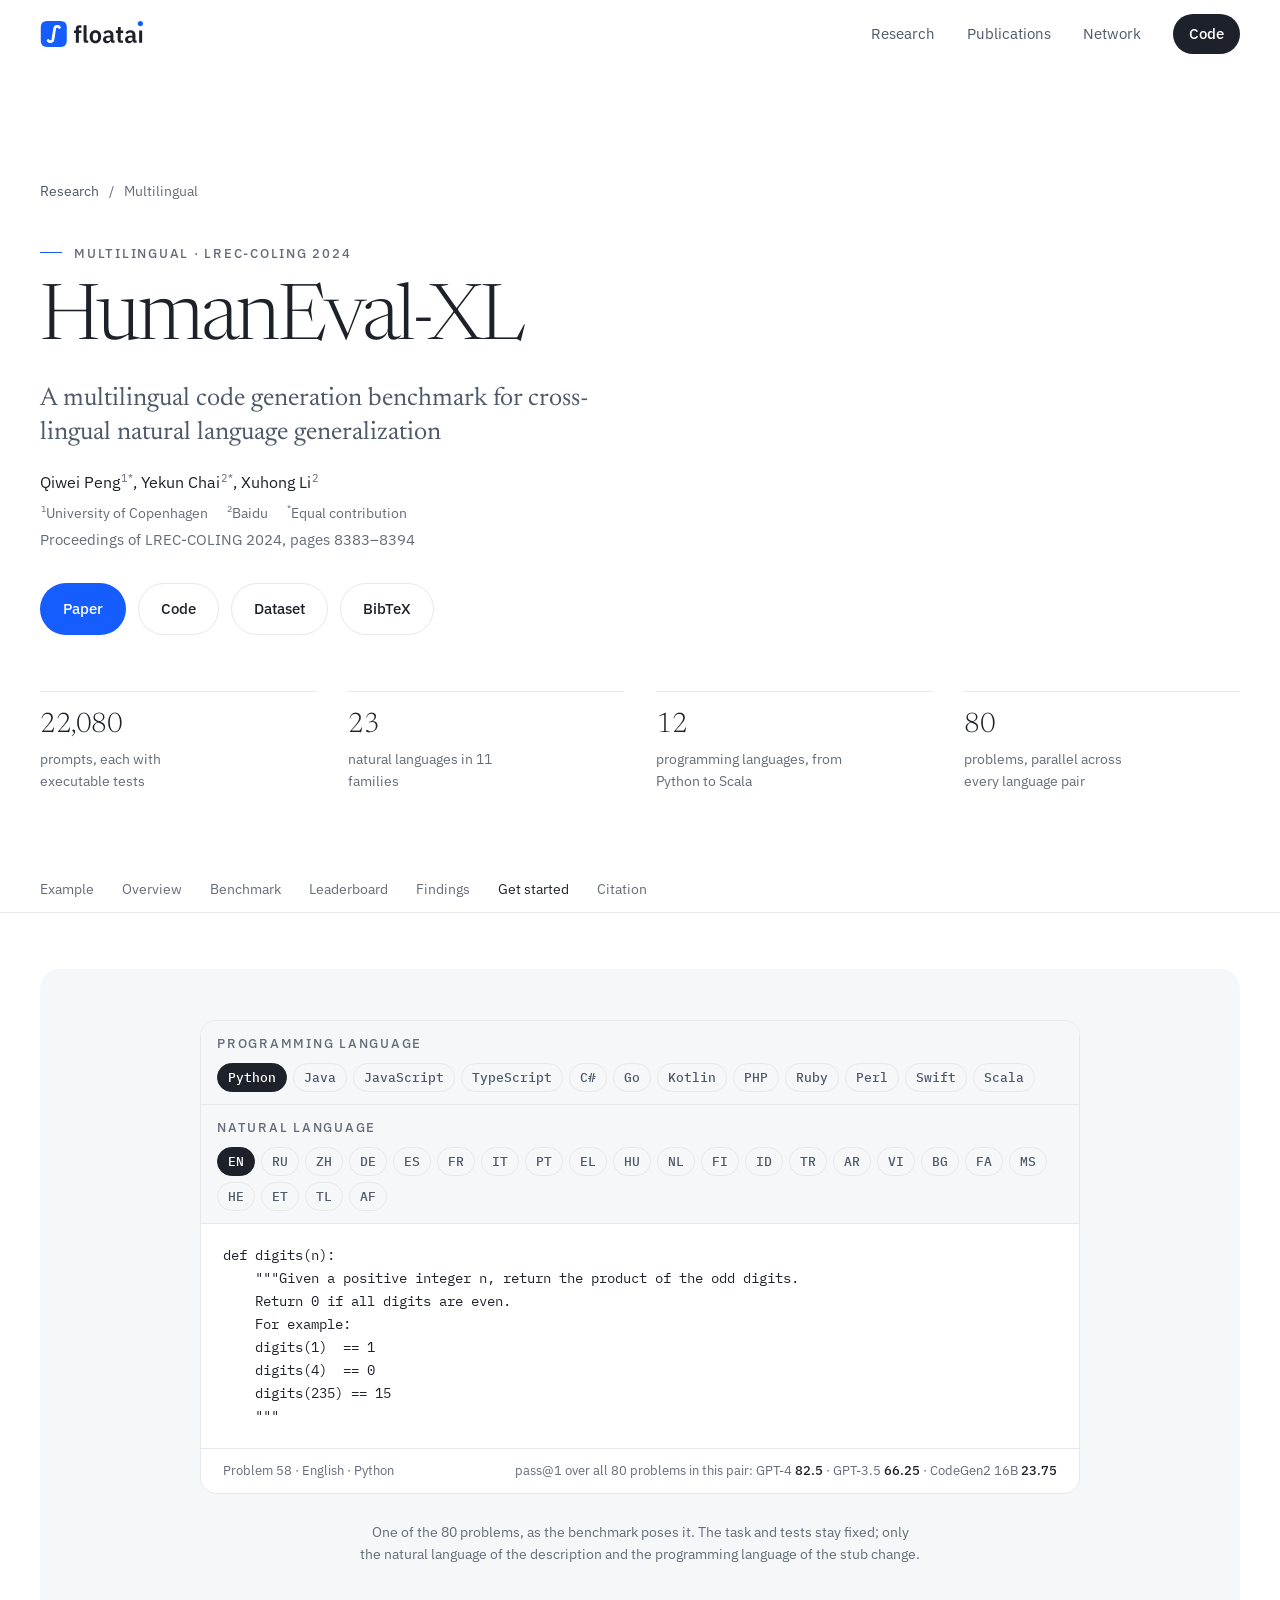
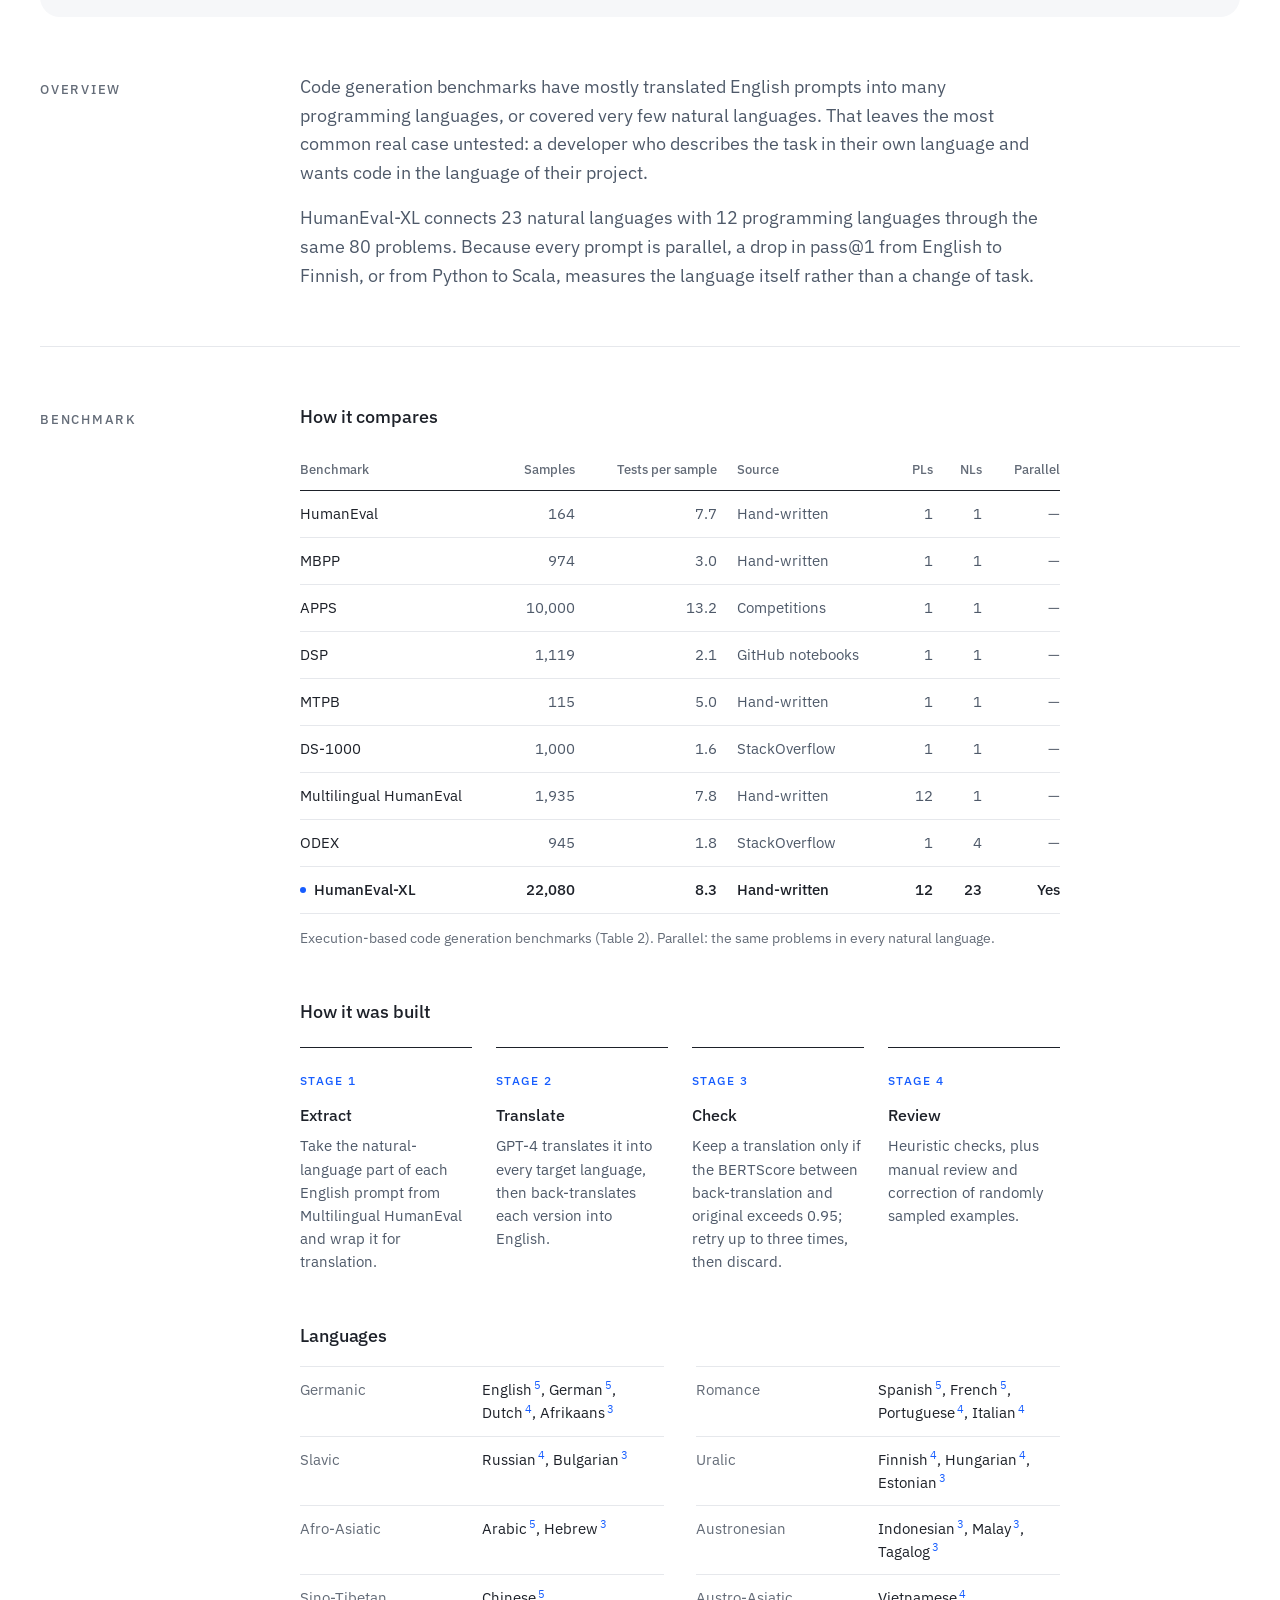
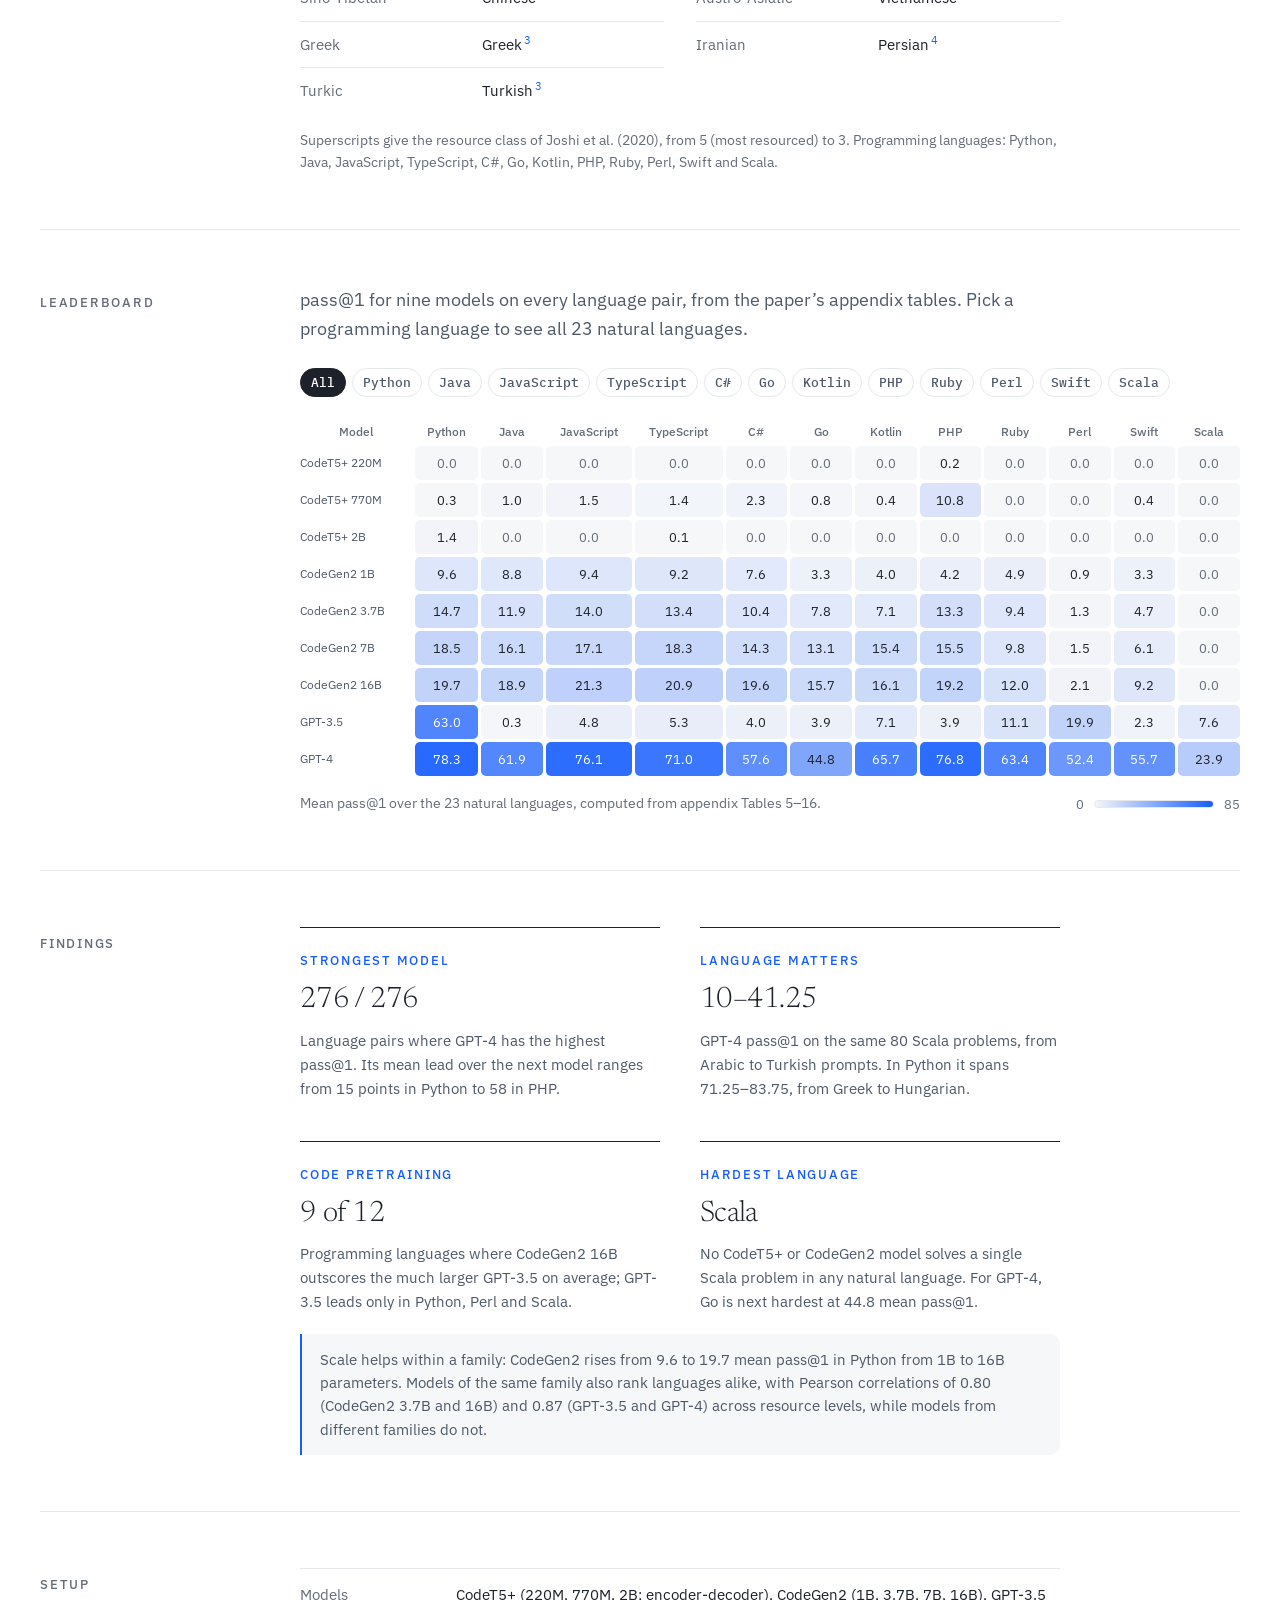
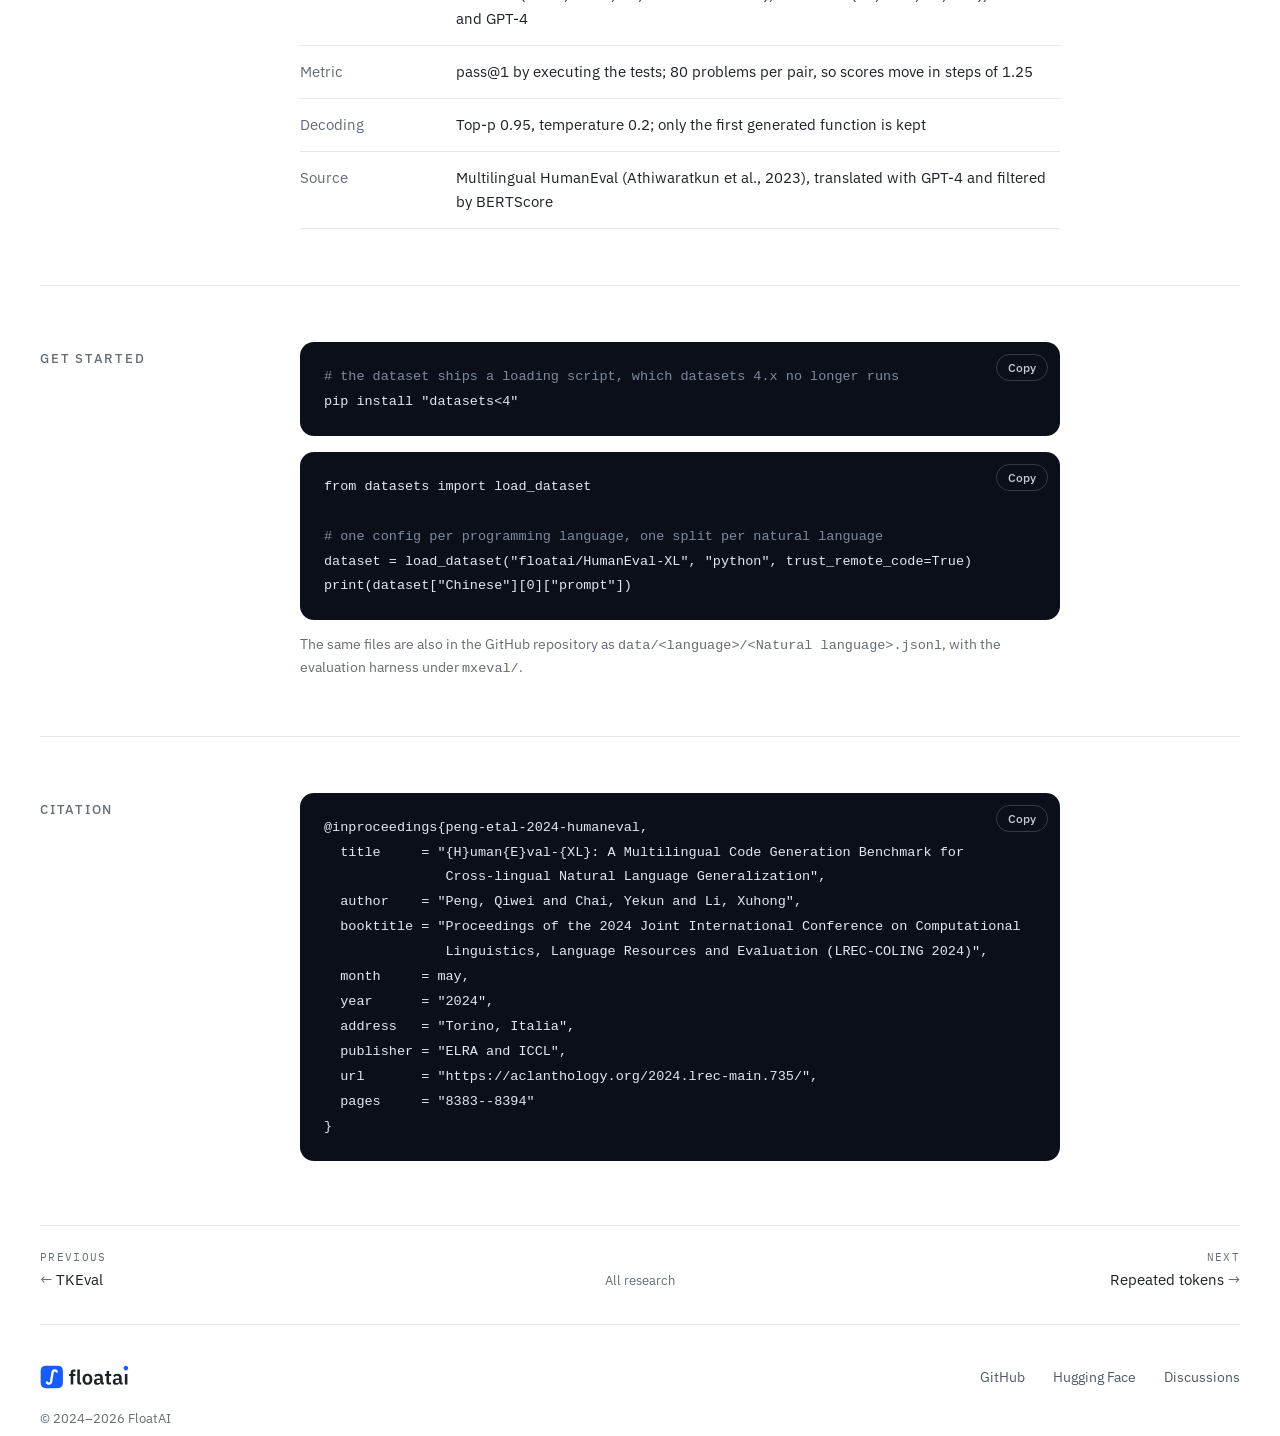
==== commit 9ece6c75: "Polish site copy, simplify footer, restyle 404 research links" ====
--- a/humaneval-xl/index.html
+++ b/humaneval-xl/index.html
@@ -32,7 +32,7 @@
   <link rel="preconnect" href="https://fonts.googleapis.com" />
   <link rel="preconnect" href="https://fonts.gstatic.com" crossorigin />
   <link href="https://fonts.googleapis.com/css2?family=IBM+Plex+Mono:wght@400;500&family=IBM+Plex+Sans:wght@400;500;600&family=Newsreader:ital,opsz,wght@0,6..72,300;0,6..72,400;1,6..72,300&display=swap" rel="stylesheet" />
-  <link rel="stylesheet" href="/assets/css/site.css?v=20261009h" />
+  <link rel="stylesheet" href="/assets/css/site.css?v=20261009i" />
 </head>
 <body>
   <header class="nav">
@@ -59,7 +59,7 @@
       <h1 class="page-title">HumanEval-XL</h1>
       <p class="page-paper">A multilingual code generation benchmark for cross-lingual natural language generalization</p>
       <p class="page-authors">Qiwei Peng<sup>1*</sup>, Yekun Chai<sup>2*</sup>, Xuhong Li<sup>2</sup></p>
-      <p class="page-affil"><span><sup>1</sup>University of Copenhagen</span><span><sup>2</sup>Baidu Inc.</span><span><sup>*</sup>Equal contribution</span></p>
+      <p class="page-affil"><span><sup>1</sup>University of Copenhagen</span><span><sup>2</sup>Baidu</span><span><sup>*</sup>Equal contribution</span></p>
       <p class="page-venue">Proceedings of LREC-COLING 2024, pages 8383–8394</p>
       <div class="page-actions">
         <a class="btn btn--primary" href="https://aclanthology.org/2024.lrec-main.735/" target="_blank" rel="noopener">Paper</a>
@@ -116,7 +116,7 @@
       <section class="block" id="overview">
         <h2 class="block__label">Overview</h2>
         <div class="block__body">
-          <p>Code generation benchmarks have mostly translated English prompts into many programming languages, or covered very few natural languages. That leaves the most common real case untested: a developer who describes the task in their own language and wants code in theirs.</p>
+          <p>Code generation benchmarks have mostly translated English prompts into many programming languages, or covered very few natural languages. That leaves the most common real case untested: a developer who describes the task in their own language and wants code in the language of their project.</p>
           <p>HumanEval-XL connects 23 natural languages with 12 programming languages through the same 80 problems. Because every prompt is parallel, a drop in pass@1 from English to Finnish, or from Python to Scala, measures the language itself rather than a change of task.</p>
         </div>
       </section>
@@ -279,11 +279,11 @@
           <a href="https://github.com/orgs/floatai/discussions" target="_blank" rel="noopener">Discussions</a>
         </nav>
       </div>
-      <p class="footer__note">© 2024–<span id="year">2026</span> FloatAI. See each repository for its license.</p>
+      <p class="footer__note">© 2024–<span id="year">2026</span> FloatAI</p>
     </div>
   </footer>
 
-  <script src="/assets/js/site.js?v=20261009h" defer></script>
-  <script src="/humaneval-xl/page.js?v=20261009h" defer></script>
+  <script src="/assets/js/site.js?v=20261009i" defer></script>
+  <script src="/humaneval-xl/page.js?v=20261009i" defer></script>
 </body>
 </html>
--- a/assets/css/site.css
+++ b/assets/css/site.css
@@ -601,6 +601,12 @@
 .pager a:hover span { color: var(--blue); }
 .pager__all { font-size: 13px; color: var(--ink-3); }
 .pager__all:hover { color: var(--ink); }
+.next { display: grid; grid-template-columns: repeat(4, minmax(0, 1fr)); gap: 24px; font-size: 15px; }
+.next a { display: block; padding-top: 14px; border-top: 1px solid var(--line); }
+.next small { display: block; margin-bottom: 4px; font: 11px var(--mono); letter-spacing: .12em; text-transform: uppercase; color: var(--ink-3); }
+.next span { color: var(--ink); transition: color .15s; }
+.next a:hover span { color: var(--blue); }
+@media (max-width: 720px) { .next { grid-template-columns: repeat(2, minmax(0, 1fr)); } }
 .links { list-style: none; padding: 0; margin: 20px 0 0; display: flex; gap: 24px; flex-wrap: wrap; }
 .links a { font-size: 14px; font-weight: 500; color: var(--blue); }
 .links a:hover { text-decoration: underline; text-underline-offset: 4px; }
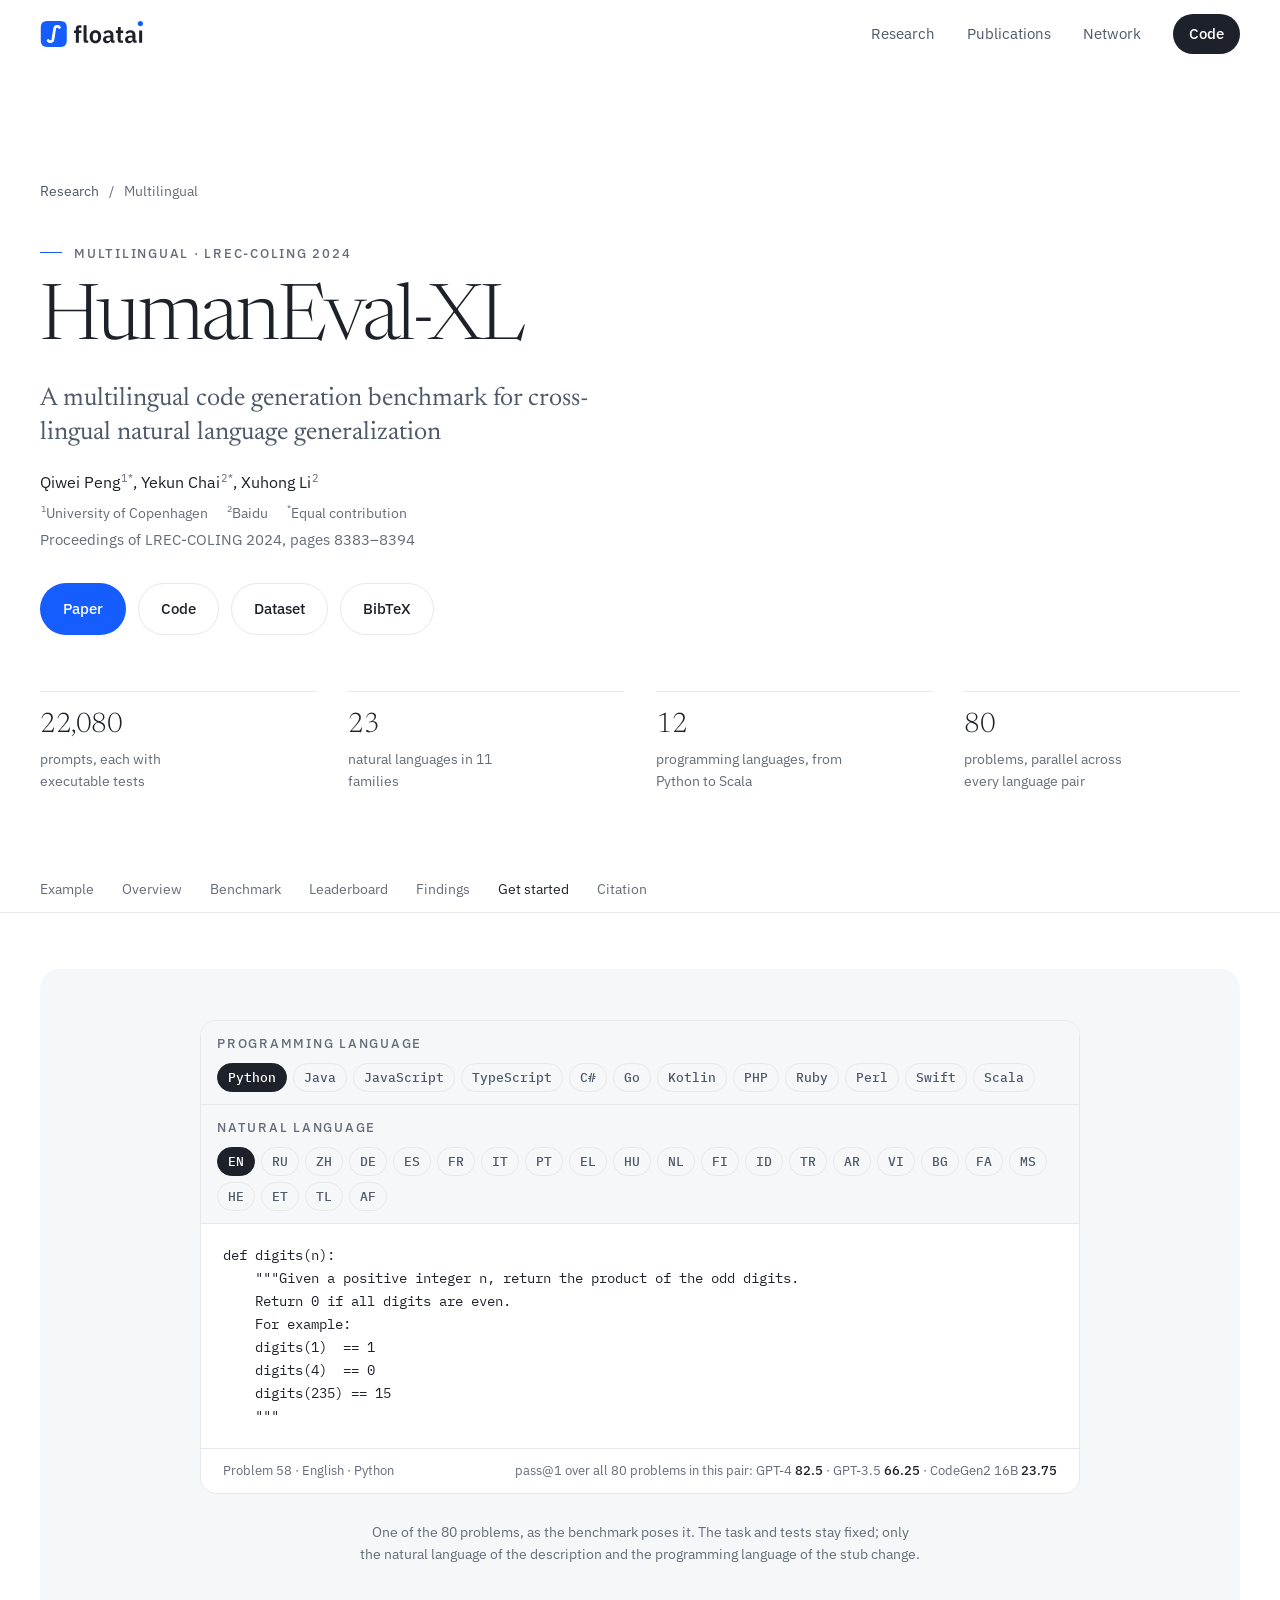
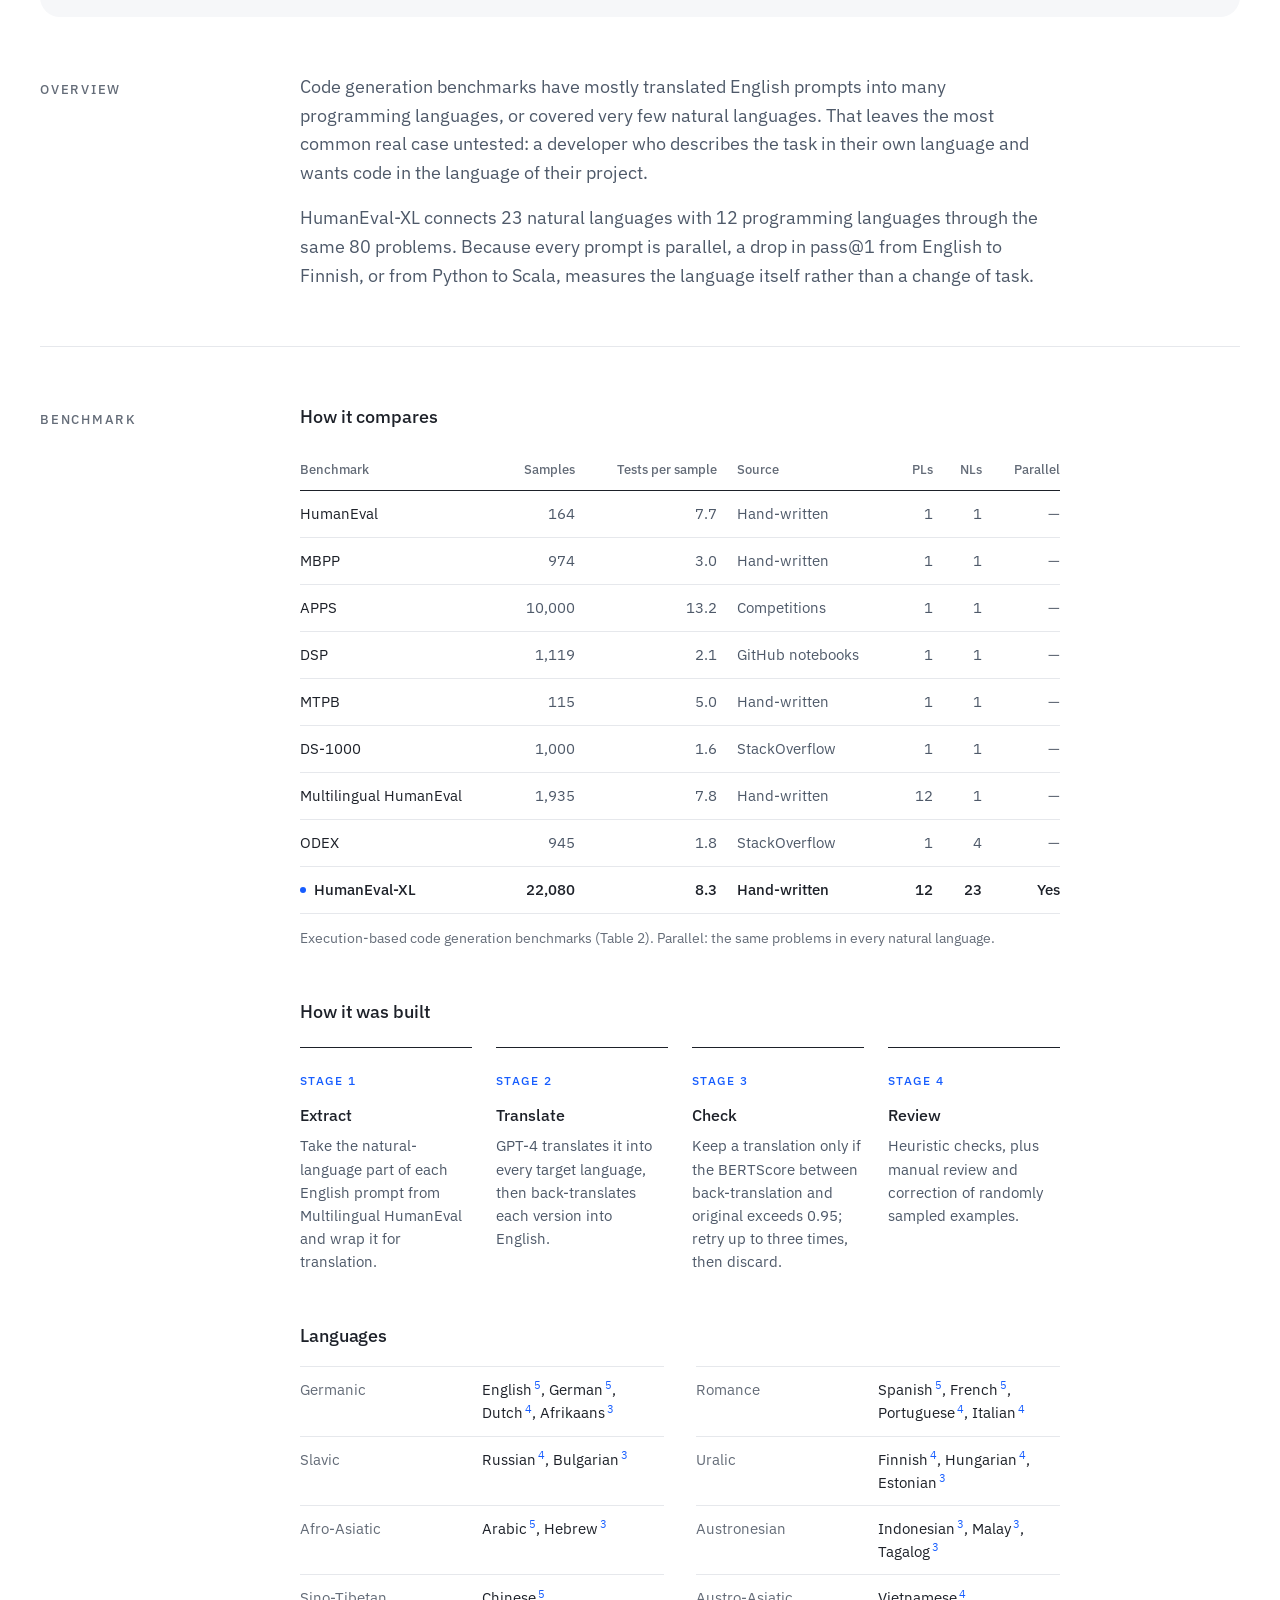
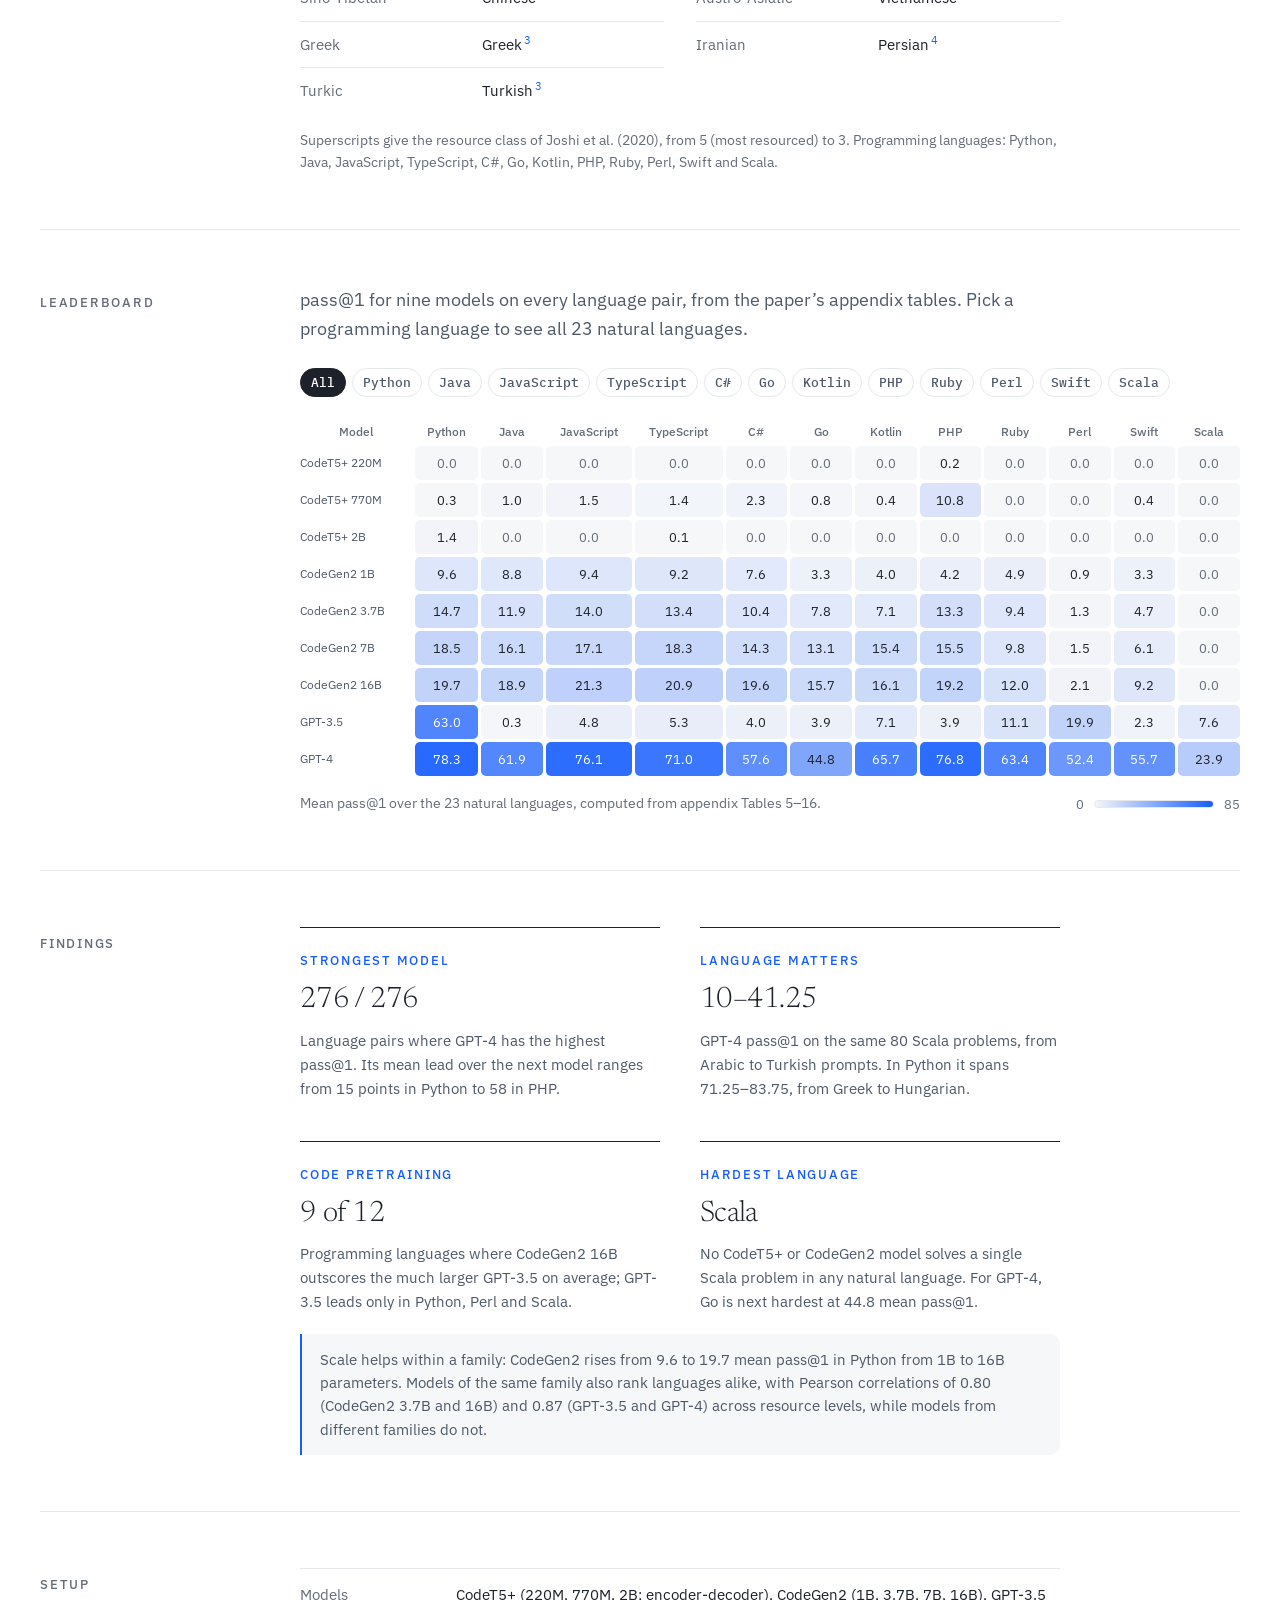
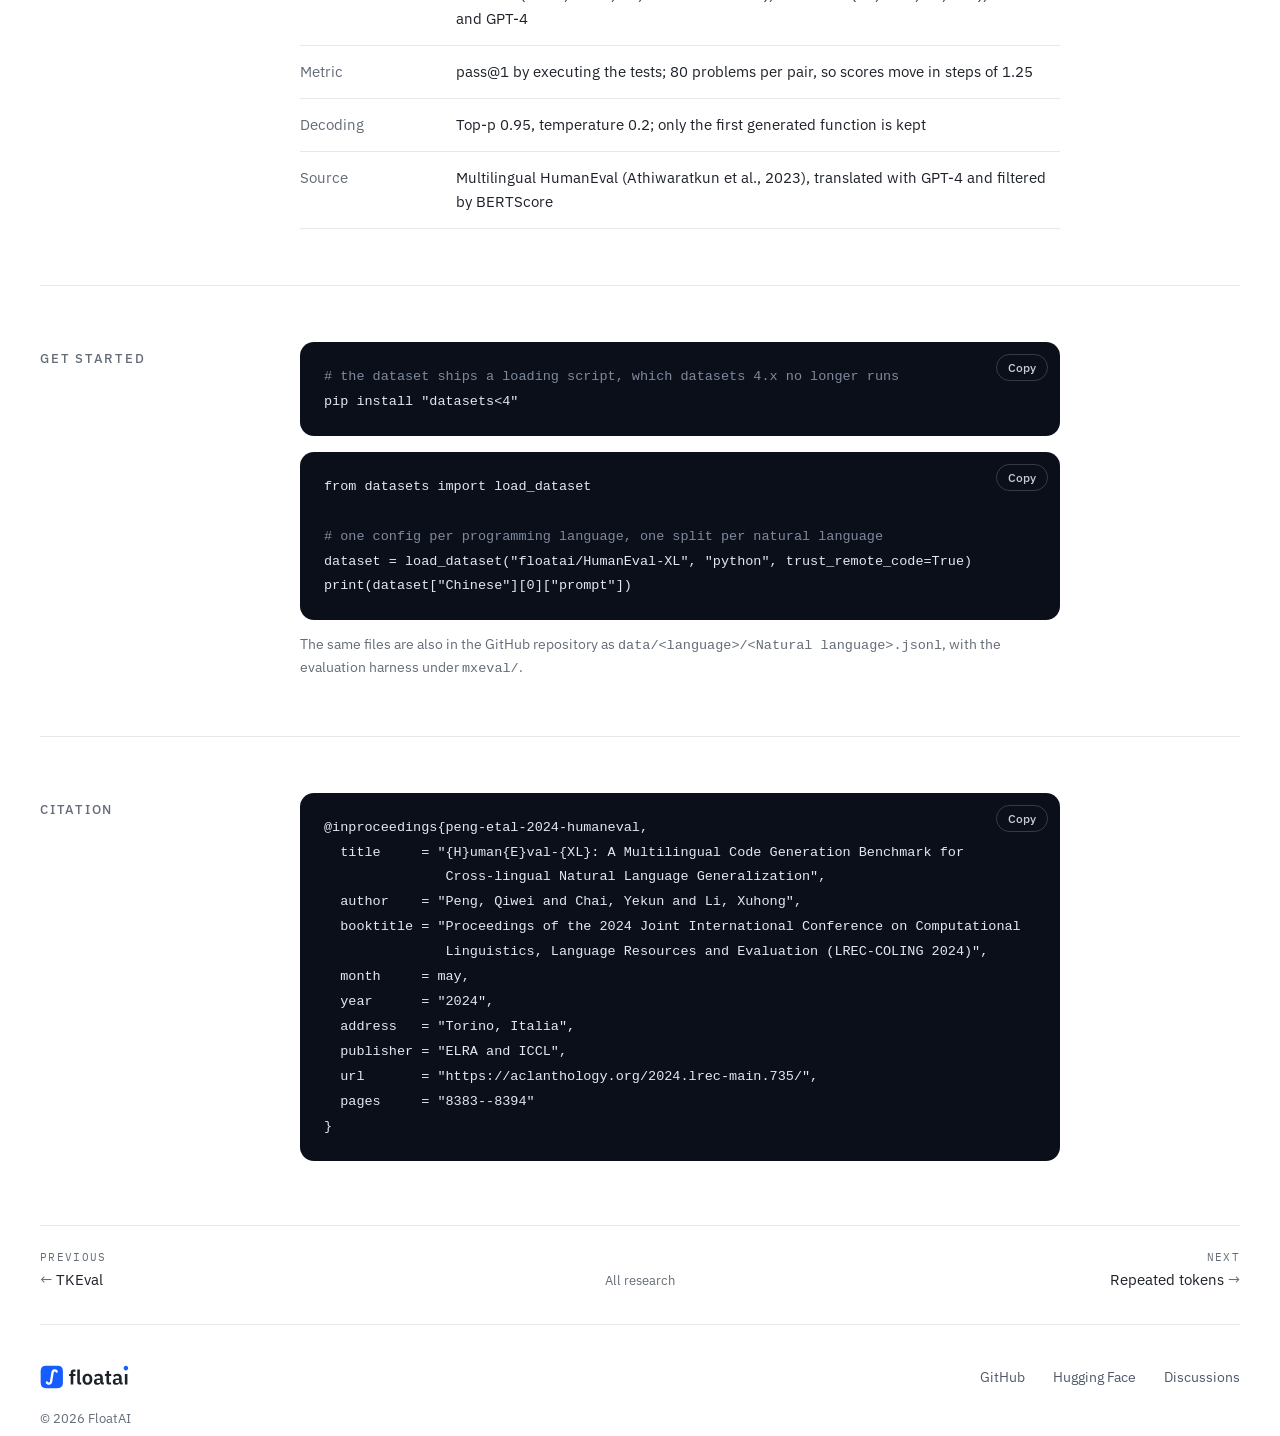
==== commit 992b0cba: "Show only the current year in the copyright line" ====
--- a/humaneval-xl/index.html
+++ b/humaneval-xl/index.html
@@ -32,7 +32,7 @@
   <link rel="preconnect" href="https://fonts.googleapis.com" />
   <link rel="preconnect" href="https://fonts.gstatic.com" crossorigin />
   <link href="https://fonts.googleapis.com/css2?family=IBM+Plex+Mono:wght@400;500&family=IBM+Plex+Sans:wght@400;500;600&family=Newsreader:ital,opsz,wght@0,6..72,300;0,6..72,400;1,6..72,300&display=swap" rel="stylesheet" />
-  <link rel="stylesheet" href="/assets/css/site.css?v=20261009i" />
+  <link rel="stylesheet" href="/assets/css/site.css?v=20261009l" />
 </head>
 <body>
   <header class="nav">
@@ -279,11 +279,11 @@
           <a href="https://github.com/orgs/floatai/discussions" target="_blank" rel="noopener">Discussions</a>
         </nav>
       </div>
-      <p class="footer__note">© 2024–<span id="year">2026</span> FloatAI</p>
+      <p class="footer__note">© <span id="year">2026</span> FloatAI</p>
     </div>
   </footer>
 
-  <script src="/assets/js/site.js?v=20261009i" defer></script>
-  <script src="/humaneval-xl/page.js?v=20261009i" defer></script>
+  <script src="/assets/js/site.js?v=20261009l" defer></script>
+  <script src="/humaneval-xl/page.js?v=20261009l" defer></script>
 </body>
 </html>
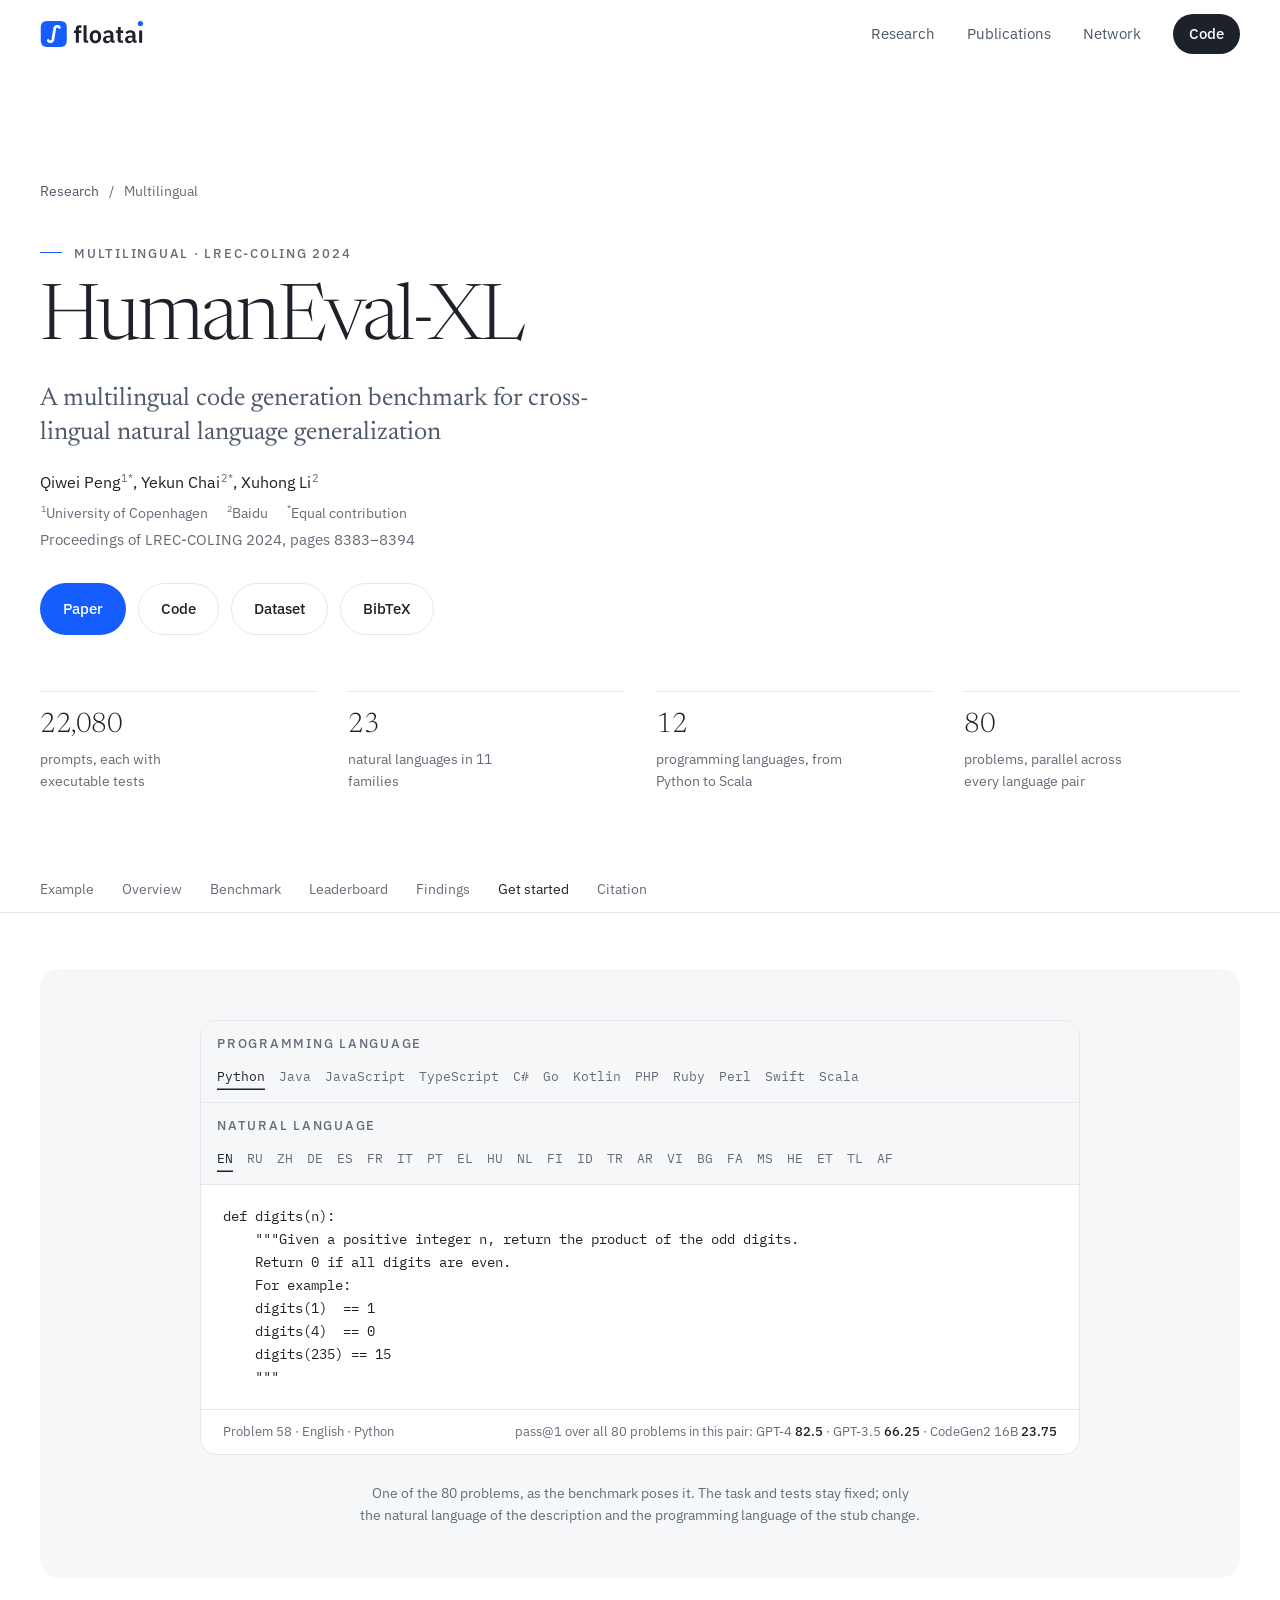
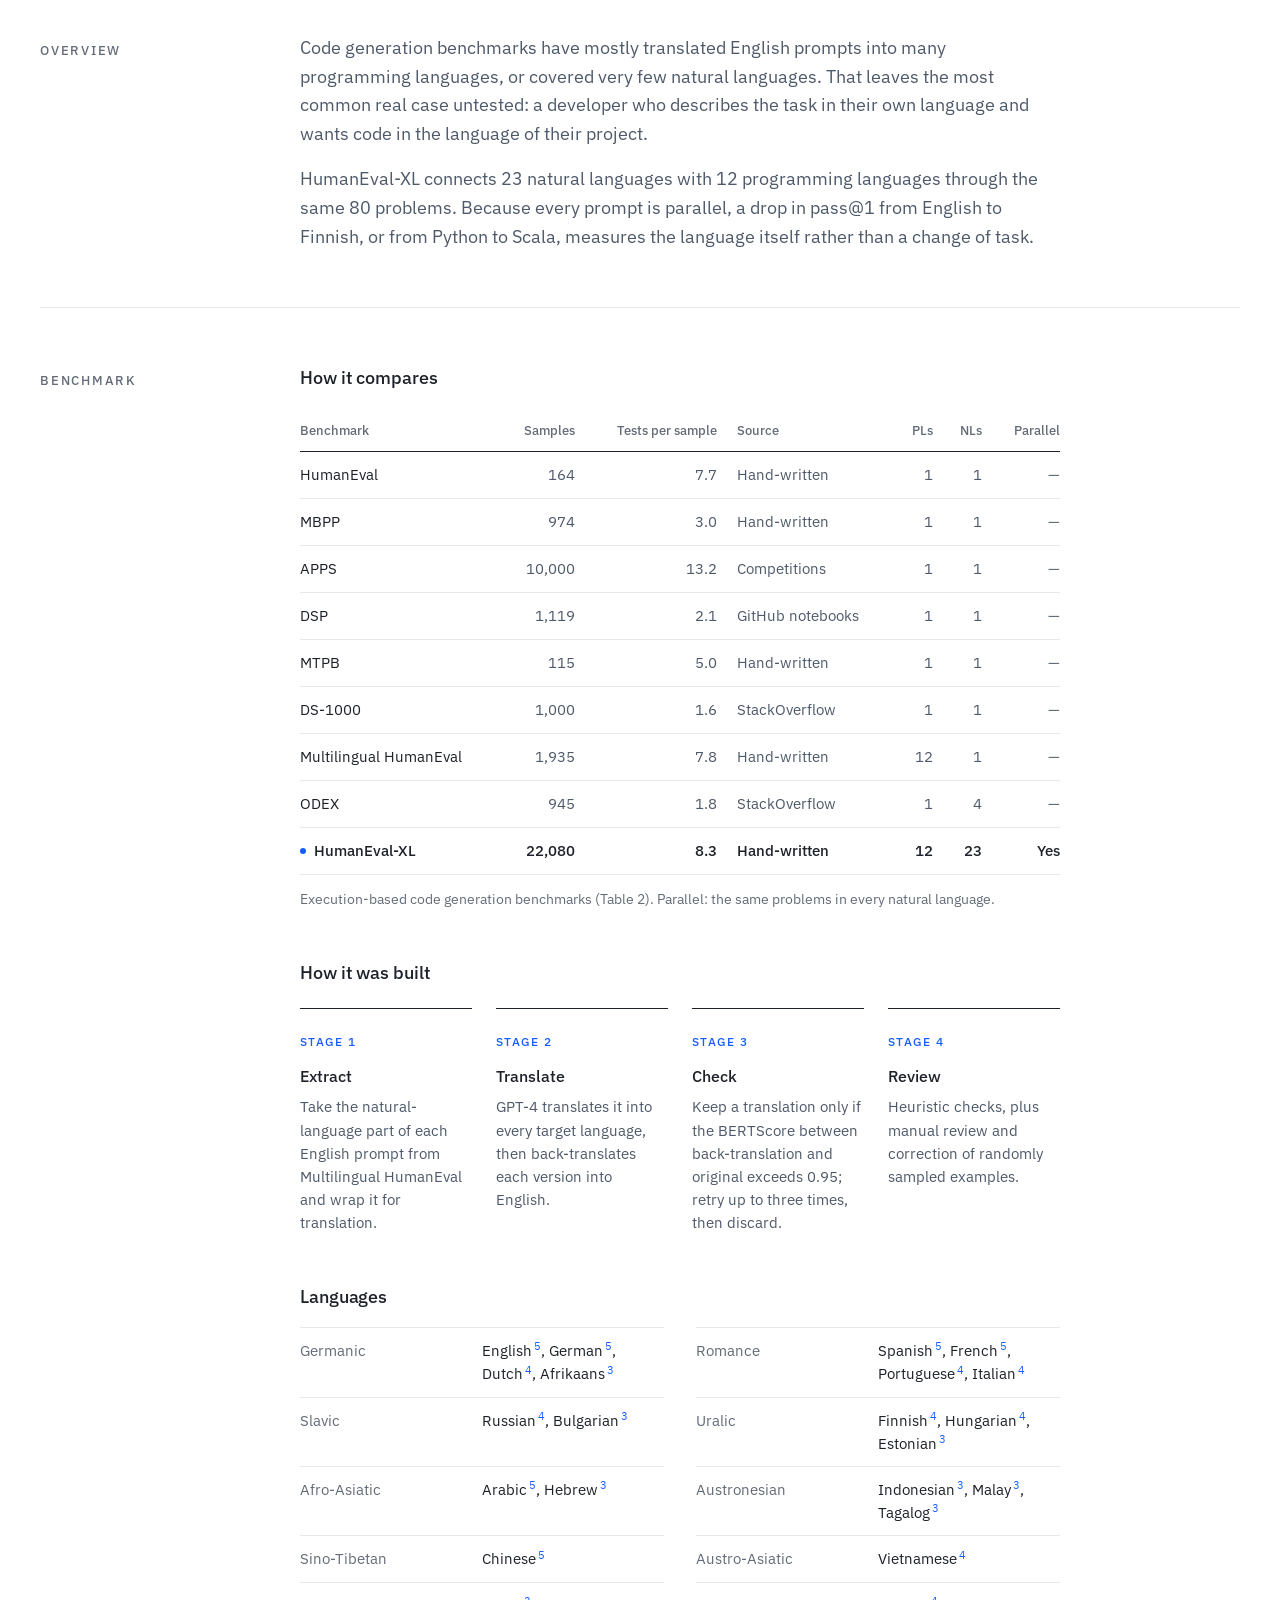
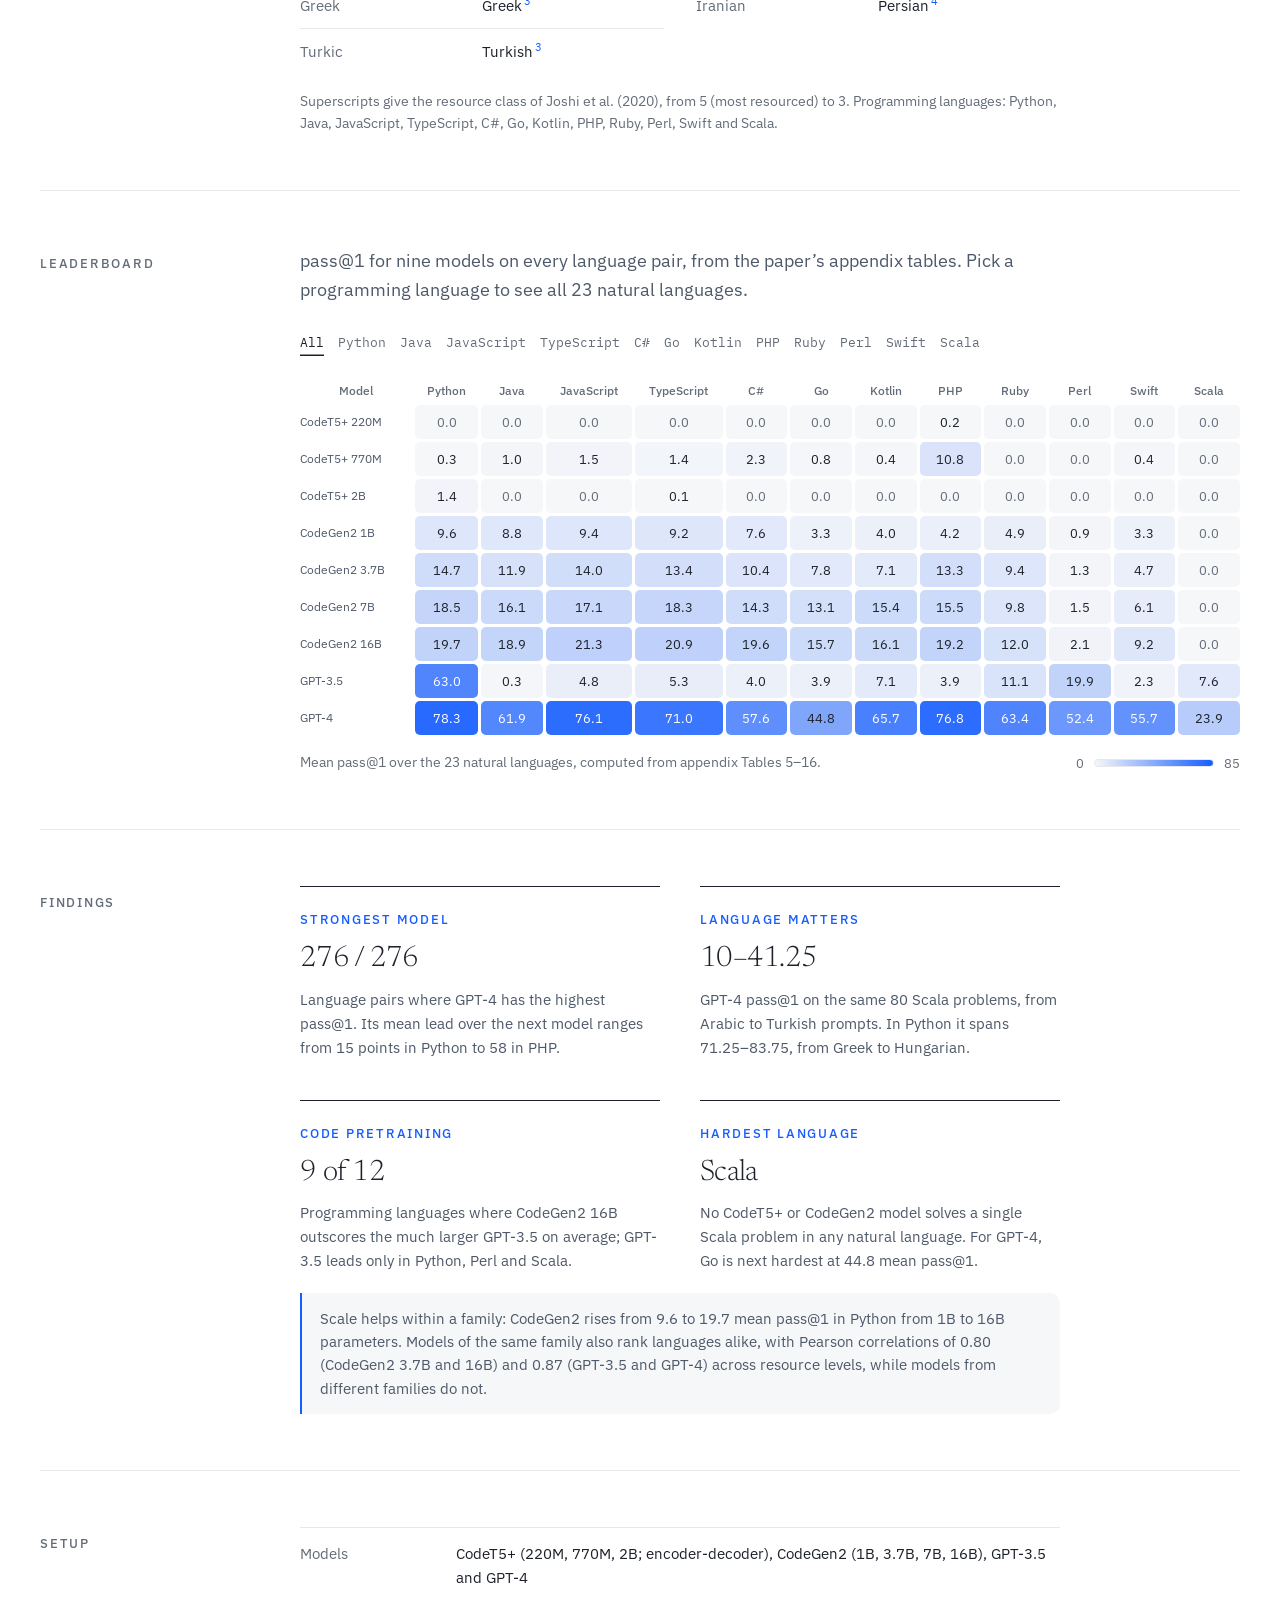
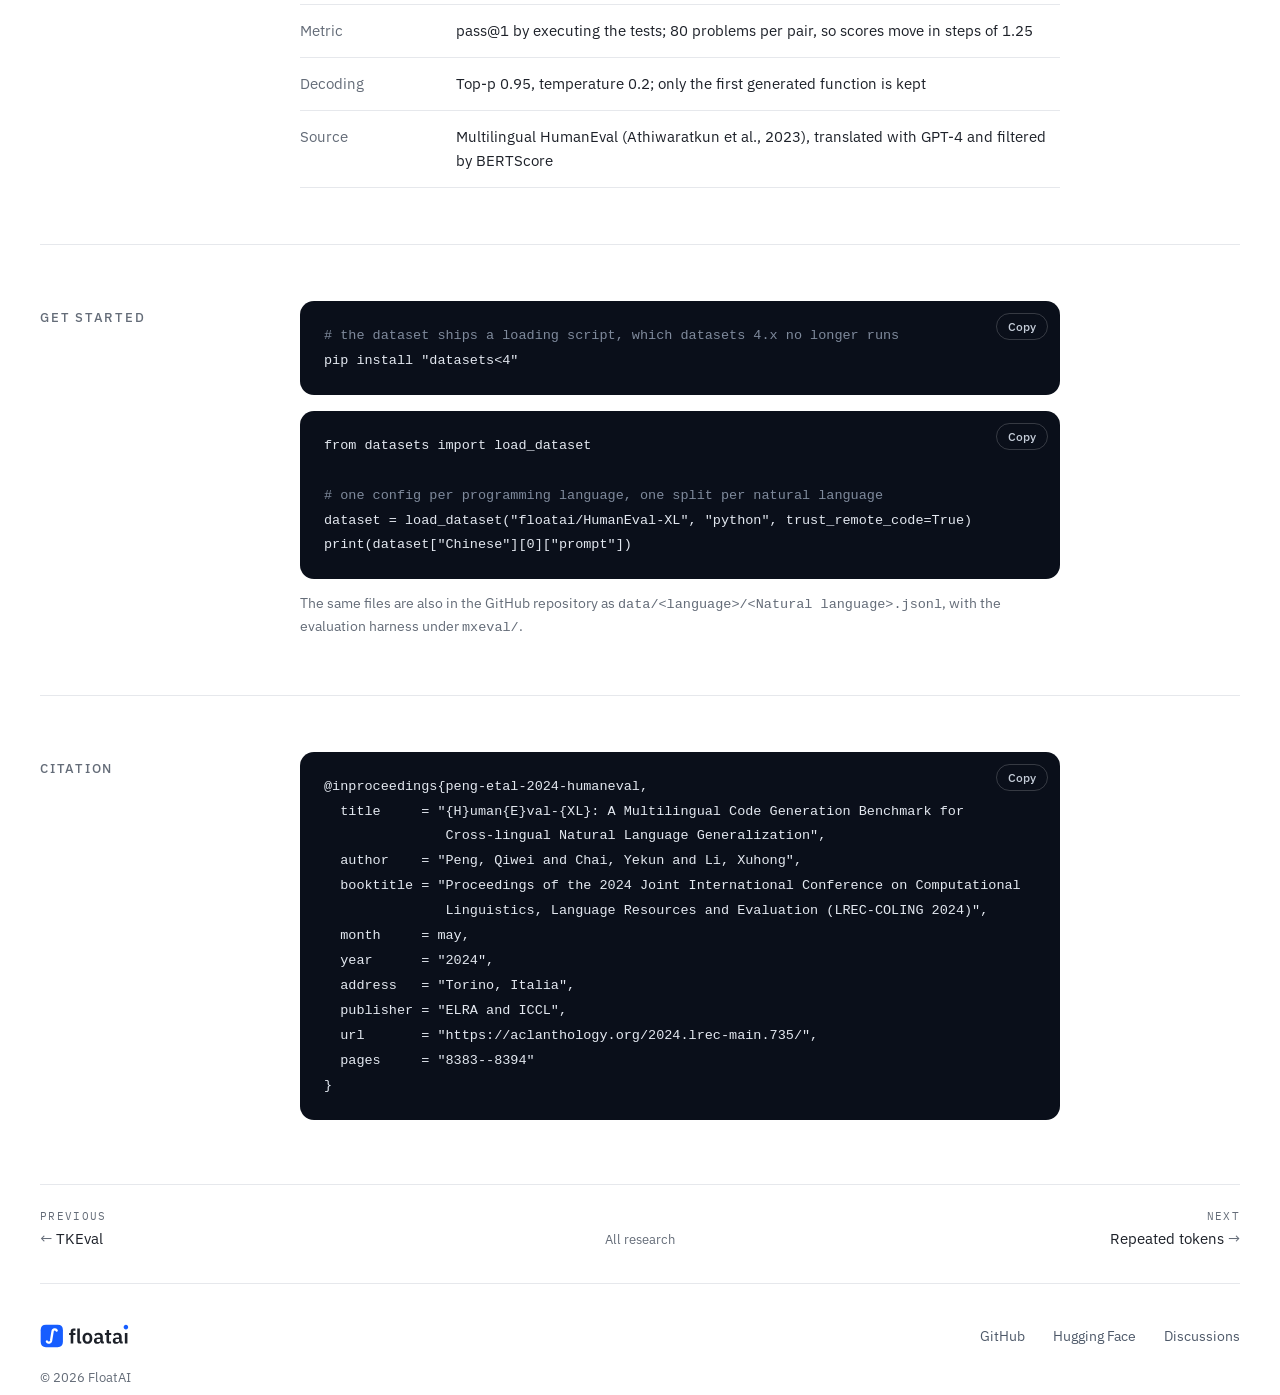
==== commit 6ecdd4d1: "Use text tabs for toggles and animate charts on first view" ====
--- a/humaneval-xl/index.html
+++ b/humaneval-xl/index.html
@@ -32,7 +32,7 @@
   <link rel="preconnect" href="https://fonts.googleapis.com" />
   <link rel="preconnect" href="https://fonts.gstatic.com" crossorigin />
   <link href="https://fonts.googleapis.com/css2?family=IBM+Plex+Mono:wght@400;500&family=IBM+Plex+Sans:wght@400;500;600&family=Newsreader:ital,opsz,wght@0,6..72,300;0,6..72,400;1,6..72,300&display=swap" rel="stylesheet" />
-  <link rel="stylesheet" href="/assets/css/site.css?v=20261009l" />
+  <link rel="stylesheet" href="/assets/css/site.css?v=20261009o" />
 </head>
 <body>
   <header class="nav">
@@ -283,7 +283,7 @@
     </div>
   </footer>
 
-  <script src="/assets/js/site.js?v=20261009l" defer></script>
-  <script src="/humaneval-xl/page.js?v=20261009l" defer></script>
+  <script src="/assets/js/site.js?v=20261009o" defer></script>
+  <script src="/humaneval-xl/page.js?v=20261009o" defer></script>
 </body>
 </html>
--- a/assets/css/site.css
+++ b/assets/css/site.css
@@ -252,10 +252,10 @@
 .block__body--wide { max-width: 940px; }
 .block__body > .block__lead { margin-bottom: 32px; font-size: 17px; max-width: 64ch; }
 .sr-only { position: absolute; width: 1px; height: 1px; overflow: hidden; clip: rect(0 0 0 0); white-space: nowrap; }
-.switch { display: inline-flex; padding: 3px; border-radius: 999px; background: var(--bg-tint); border: 1px solid var(--line); }
-.switch__btn { appearance: none; border: 0; background: transparent; color: var(--ink-2); font: 500 13.5px var(--sans); padding: 7px 16px; border-radius: 999px; cursor: pointer; transition: background .25s var(--ease), color .25s var(--ease); }
+.switch { display: inline-flex; gap: 20px; }
+.switch__btn { appearance: none; border: 0; background: transparent; color: var(--ink-3); font: 500 14px var(--sans); padding: 6px 0; box-shadow: inset 0 -1.5px 0 transparent; cursor: pointer; transition: color .2s, box-shadow .2s; }
 .switch__btn:hover { color: var(--ink); }
-.switch__btn[aria-pressed="true"] { background: var(--card); color: var(--ink); box-shadow: 0 1px 2px rgba(16, 24, 40, .08), 0 0 0 1px var(--line); }
+.switch__btn[aria-pressed="true"] { color: var(--ink); box-shadow: inset 0 -1.5px 0 var(--ink); }
 .lbx__bar { display: flex; align-items: center; justify-content: space-between; gap: 16px 24px; flex-wrap: wrap; margin-bottom: 18px; }
 
 /* Leaderboard */
@@ -440,11 +440,12 @@
 .toolbar { display: flex; flex-wrap: wrap; align-items: center; justify-content: space-between; gap: 12px 24px; margin-bottom: 20px; }
 .toolbar__group { display: flex; flex-wrap: wrap; align-items: center; gap: 10px 14px; }
 .toolbar__label { font-size: 12.5px; font-weight: 500; letter-spacing: .14em; text-transform: uppercase; color: var(--ink-3); }
-.seg { display: inline-flex; flex-wrap: wrap; gap: 6px; }
-.seg button { font: 500 13.5px/1.2 var(--sans); padding: 7px 13px; border-radius: 999px; border: 1px solid var(--line); background: transparent; color: var(--ink-2); cursor: pointer; transition: background .2s, border-color .2s, color .2s; }
-.seg button:hover { border-color: var(--ink-3); color: var(--ink); }
-.seg button[aria-pressed="true"] { background: var(--ink); border-color: var(--ink); color: var(--bg); }
-.seg--mono button { font-family: var(--mono); font-size: 12.5px; padding: 6px 10px; }
+.seg { display: inline-flex; flex-wrap: wrap; gap: 4px 18px; }
+.seg button { font: 500 14px/1.2 var(--sans); padding: 6px 0; border: 0; background: transparent; color: var(--ink-3); box-shadow: inset 0 -1.5px 0 transparent; cursor: pointer; transition: color .2s, box-shadow .2s; }
+.seg button:hover { color: var(--ink); }
+.seg button[aria-pressed="true"] { color: var(--ink); box-shadow: inset 0 -1.5px 0 var(--ink); }
+.seg--mono { gap: 4px 14px; }
+.seg--mono button { font-family: var(--mono); font-size: 12.5px; font-weight: 400; }
 
 /* Charts */
 .chart { width: 100%; height: auto; display: block; overflow: visible; }
@@ -641,6 +642,7 @@
 /* Reveal */
 .reveal { opacity: 0; transform: translateY(18px); transition: opacity .9s var(--ease), transform .9s var(--ease); }
 .reveal.is-in { opacity: 1; transform: none; }
+.reveal:not(.is-in) .lbx__fill { animation-play-state: paused; }
 
 @media (max-width: 960px) {
   .wrap { width: min(1200px, 100% - 40px); }
